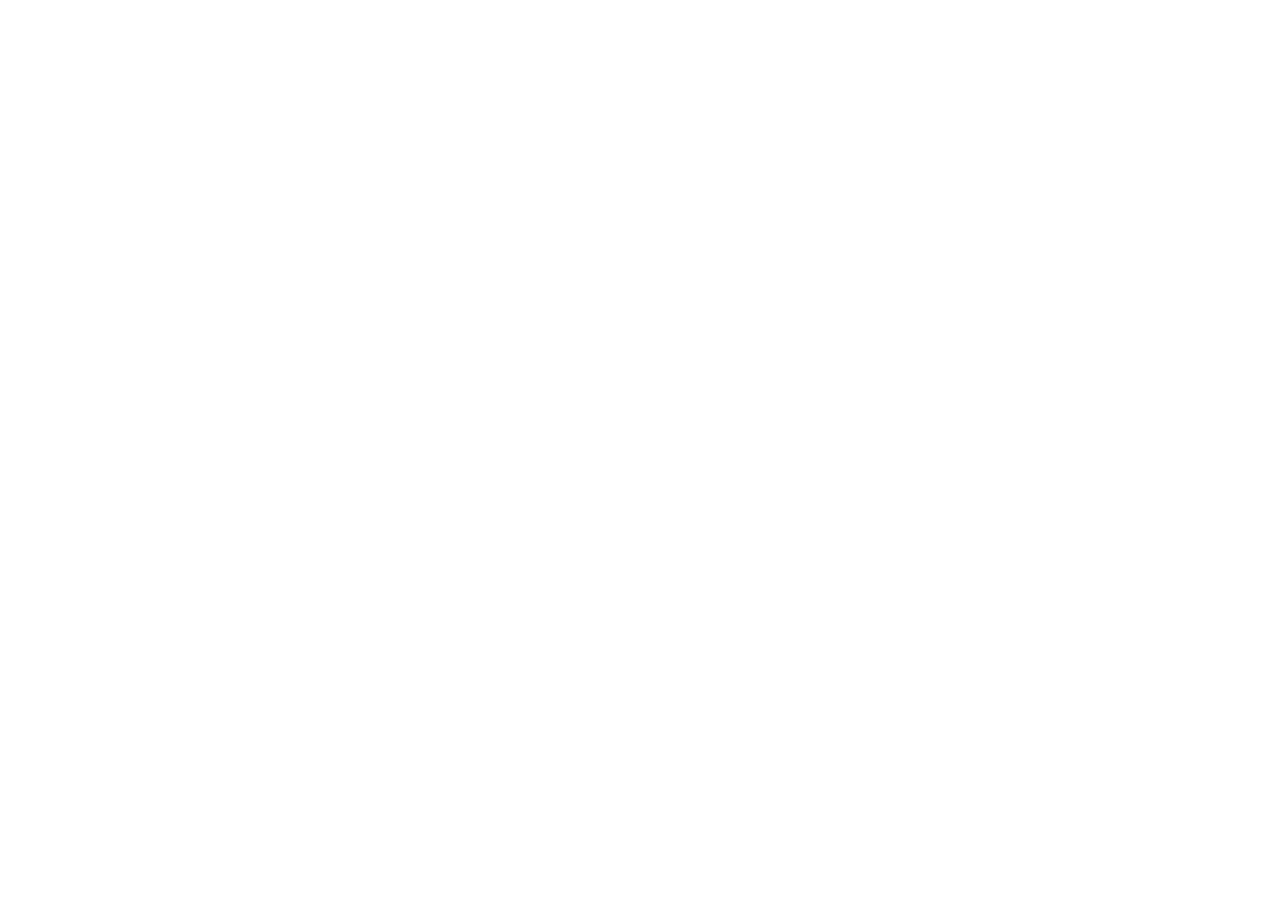
==== Coly-Mada-AfriTalent/index.html @ 450f51b8 "Init :création du depôt,arborescence des fichiers et structure HTMLde base" ====
<!DOCTYPE html>
<html lang="en">
<head>
    <meta charset="UTF-8">
    <meta name="viewport" content="width=device-width, initial-scale=1.0">
    <title>AfriTalent - Accueil</title>

    <!-- Bootstrap 5 via CDN : feuille de style -->
     <link href="https://cdn.jsdelivr.net/npm/bootstrap@5.3.0/dist/css/bootstrap.min.css" rel="stylesheet" >

     <!-- Votre feuille de style personnelle -->
      <link rel="stylesheet" href="css/style.css">
</head>
<body>

    <!-- Le contenu de la page sera ajoute ici -->

    <!-- Bootstrap 5 via CDN : csript JavaScript -->
     <script src="https://cdn.jsdelivr.net/npm/bootstrap@5.3.0/dist/js/bootstrap.bundle.min.js"></script>

     <!-- Votre script JavaScript -->
      <script src="js/main.js"></script>
    
</body>
</html>
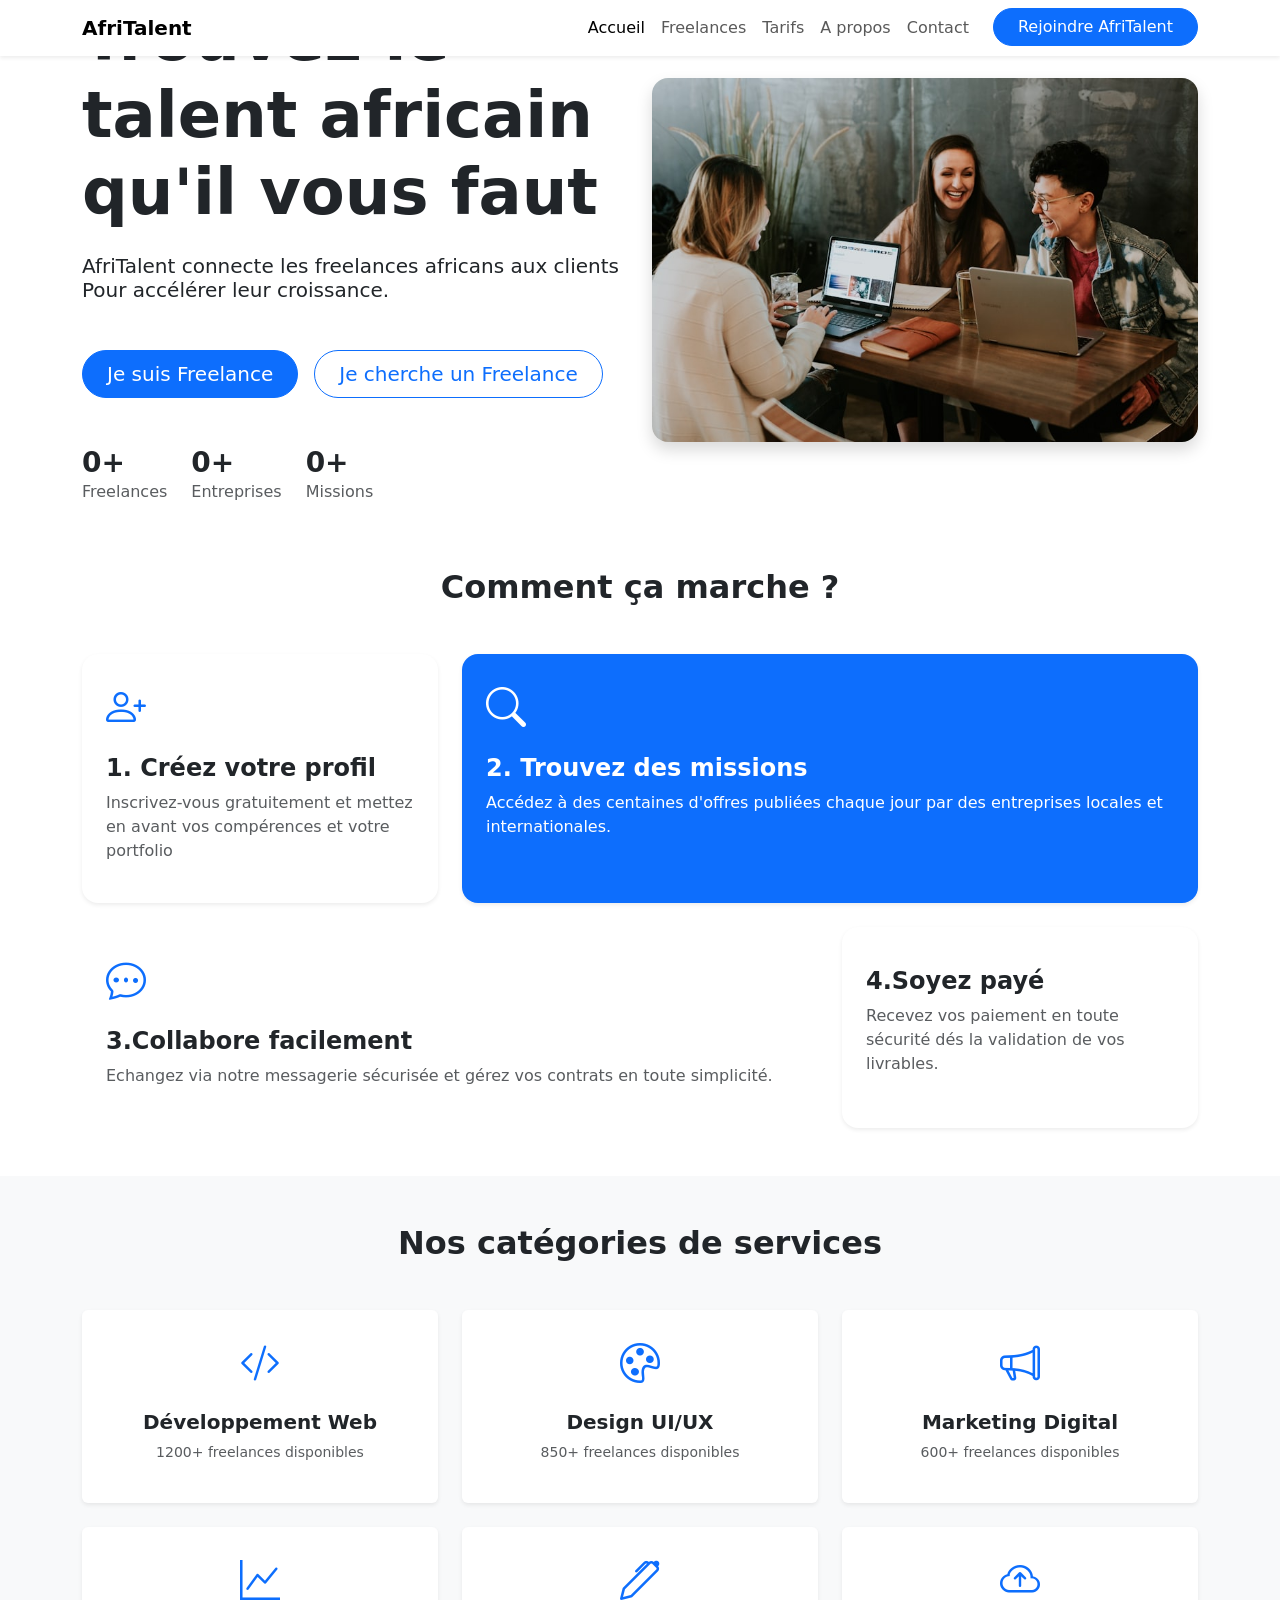
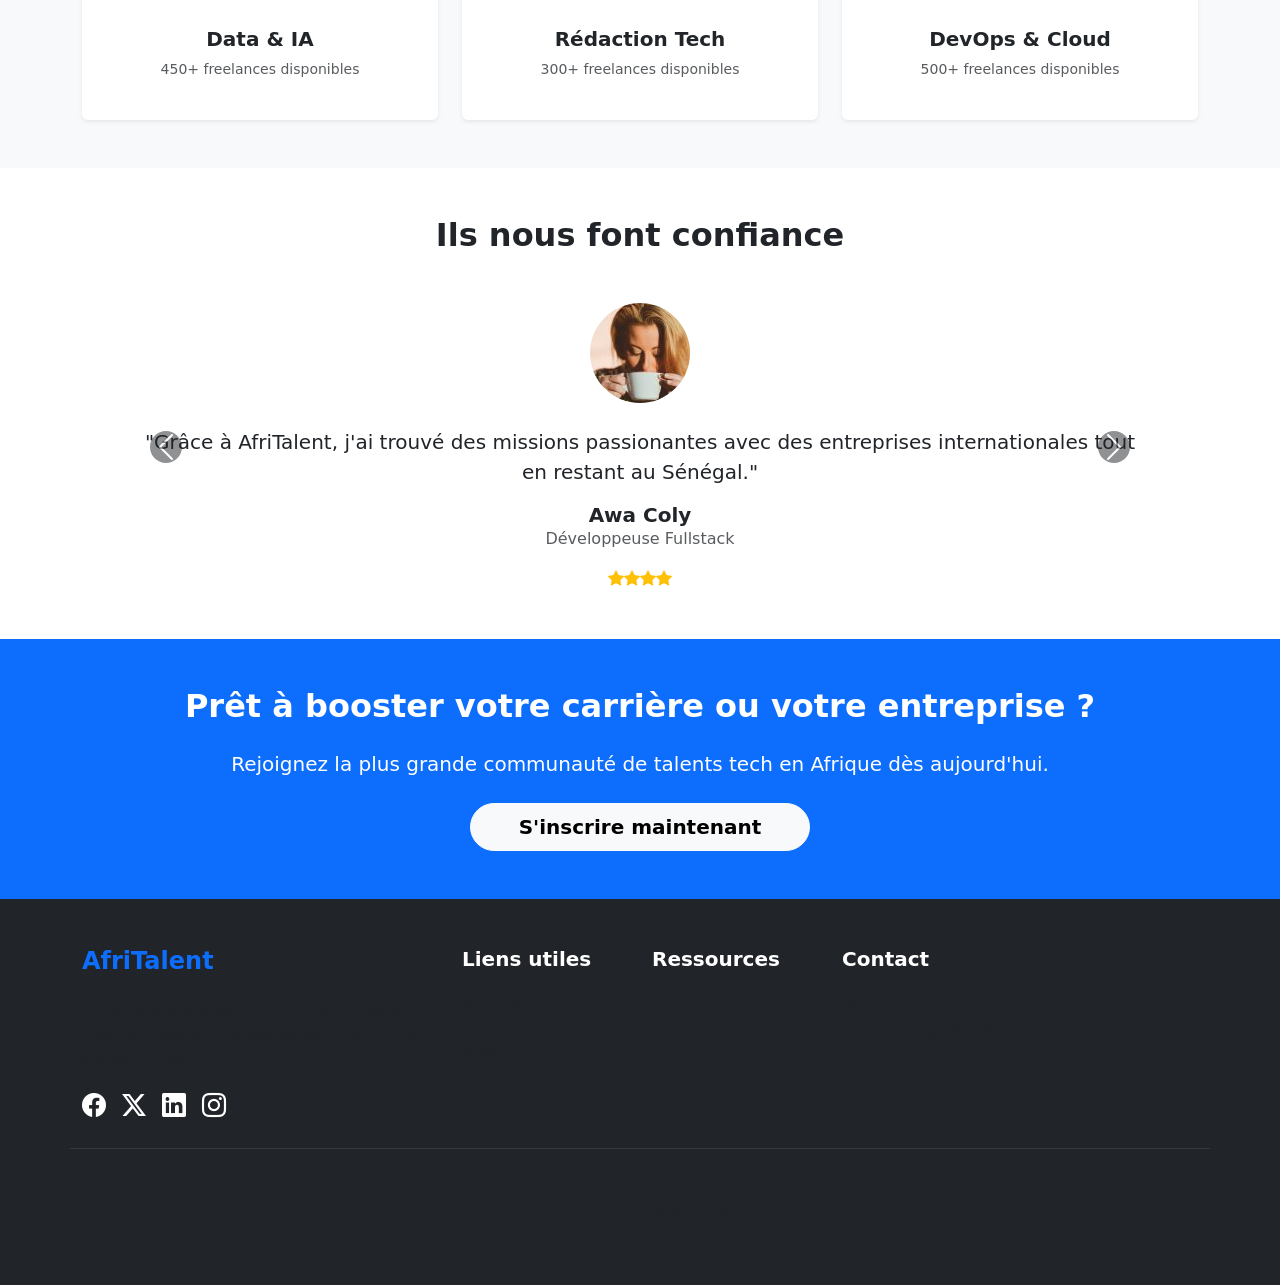
==== commit a9b51668: "structure complète des 5 pages avec sections et contenu texte" ====
--- a/Coly-Mada-AfriTalent/index.html
+++ b/Coly-Mada-AfriTalent/index.html
@@ -7,18 +7,273 @@
 
     <!-- Bootstrap 5 via CDN : feuille de style -->
      <link href="https://cdn.jsdelivr.net/npm/bootstrap@5.3.0/dist/css/bootstrap.min.css" rel="stylesheet" >
+     <link rel="stylesheet" href="https://cdn.jsdelivr.net/npm/bootstrap-icons@1.13.1/font/bootstrap-icons.min.css">
 
      <!-- Votre feuille de style personnelle -->
       <link rel="stylesheet" href="css/style.css">
 </head>
 <body>
 
-    <!-- Le contenu de la page sera ajoute ici -->
-
-    <!-- Bootstrap 5 via CDN : csript JavaScript -->
-     <script src="https://cdn.jsdelivr.net/npm/bootstrap@5.3.0/dist/js/bootstrap.bundle.min.js"></script>
-
-     <!-- Votre script JavaScript -->
+    <!-- HEADER/NAVBAR-->
+     <nav class="navbar navbar-expand-lg navbar-light bg-white fixed-top shadow-sm">
+        <div class="container">
+            <a class = "navbar-brand fw-bold" href="index.html">AfriTalent</a>
+              <button class="navbar-toggler" type="button"
+                   data-bs-toggle="collapse"
+                     data-bs-target="#navbarNav">
+                <span class="navbar-toggler-icon"></span>     
+
+            </button>
+            
+            <div class="collapse navbar-collapse" id="navbarNav">
+                <ul class="navbar-nav ms-auto">
+                    <li class="nav-item"><a class="nav-link active" href="index.html">Accueil</a></li>
+                    <li class="nav-item"><a class="nav-link" href="freelances.html">Freelances</a></li>
+                    <li class="nav-item"><a class="nav-link" href="tarifs.html">Tarifs</a></li>
+                    <li class="nav-item"><a class="nav-link" href="about.html">A propos</a></li>
+                    <li class="nav-item"><a class="nav-link" href="contact.html">Contact</a></li>
+                    <li class="nav-items ms-lg-3">
+                        <a class="btn btn-primary rounded-pill px-4" href="#">Rejoindre AfriTalent</a>
+                    </li>
+                    
+                </ul>
+                
+            </div>
+        </div>
+        
+    </nav>
+
+<main>
+
+ <!-- SECTION HERO -->
+
+        <section id="hero" py-5 bg-light>
+            
+            <div class="container">
+                <div class="row align-items-center">
+                    <div class="col-lg-6">
+                        <h1 class="display-3 fw-bold mb-4">Trouvez le talent africain qu'il vous faut</h1>
+                        <h2 class="lead mb-5">AfriTalent connecte les freelances africans aux clients Pour accélérer leur croissance.</h2>
+                    
+                        <div class="d-flex gap-3">
+                            <a href="freelances.html" class="btn btn-primary btn-lg px-4 rounded-pill">Je suis Freelance</a>
+                            <a href="contact.html" class="btn btn-outline-primary btn-lg px-4 rounded-pill">Je cherche un Freelance</a>
+                        
+                        </div>
+                        <div class="mt-5 d-flex gap-4">
+                            <div>
+                                <h3 class="fw-bold mb-0"><span class="counter" data-target="2500">0</span>+</h3>
+                                <p class="text-muted">Freelances</p>
+                            </div>
+                            <div>
+                                <h3 class="fw-bold mb-0"><span class="counter" data-target="800">0</span>+</h3>
+                                <p class="text-muted">Entreprises</p>
+                            </div>
+                            <div>
+                                <h3 class="fw-bold mb-0"><span class="counter" data-target="12000">0</span>+</h3>
+                                <p class="text-muted">Missions</p>
+                            </div>   
+                        </div>
+                    </div>
+                    <div class="col-lg-6 d-one-d-lg-block">
+                        <img src="images/CollaborationTech.jpg" alt="Collaboration Tech" class="img-fluid rounded-4 shadow">
+                    </div>   
+                </div>
+            </div>  
+        </section>  
+
+ <!-- SECTION COMMENT CA MARCHE -->
+ <section class="py-5">
+    <div class="container">
+        <h2 class="text-center fw-bold mb-5">Comment ça marche ?</h2>
+        <div class="row g-4">
+            <div class="col-md-6 col-lg-4">
+                <div class="card h-100 border-0 shadow-sm p-4 rounded-4">
+                    <div class="mb-3 text-primary fs-1"><i class="bi bi-person-plus"></i></div>
+                    <h4 class="fw-bold">1. Créez votre profil</h4>
+                    <p class="text-muted">Inscrivez-vous gratuitement et mettez en avant vos compérences et votre portfolio</p>
+                </div>
+            </div>
+            <div class="col-md-6 col-lg-8">
+                <div class="card h-100 border-0 shadow-sm p-4 rounded-4 bg-primary text-white">
+                    <div class="mb-3 fs-1"><i class="bi bi-search"></i></div>
+                    <h4 class="fw-bold">2. Trouvez des missions</h4>
+                    <p>Accédez à des centaines d'offres publiées chaque jour par des entreprises locales et internationales.</p>
+                </div>
+            </div>
+            <div class="col-md-6 col-lg-8">
+                <div class="card h-100 border-0 sadow-sm p-4 rounded-4">
+                    <div class="mb-3 text-primary fs-1"><i class="bi bi-chat-dots"></i></div>
+                    <h4 class="fw-bold">3.Collabore facilement</h4>
+                    <p class="text-muted">Echangez via notre messagerie sécurisée et gérez vos contrats en toute simplicité.</p>
+                </div>
+            </div>
+            <div class="col-md-6 col-lg-4">
+                <div class="card h-100 border-0 shadow-sm p-4 rounded-4">
+                    <div class="mb-3 text-primary fs-1"><i class="bi i-shield-check"></i></div>
+                    <h4 class="fw-bold">4.Soyez payé</h4>
+                    <p class="text-muted">Recevez vos paiement en toute sécurité dés la validation de vos livrables.</p>
+                </div>
+            </div>
+        </div>
+    </div>
+ </section>
+
+ <!-- SECTION CATEGORIES DE SERVICES -->
+
+
+ <section class="py-5 bg-light">
+    <div class="container">
+        <h2 class="text-center fw-bold mb-5">Nos catégories de services</h2>
+        <div class="row g-4">
+            <!--Catégorie 1  -->
+            <div class="col-md-4">
+                <div class="card border-0 shadow-sm text-center p-4 h-100 category-card">
+                    <div class="fs-1 mb-3 text-primary"><i class="bi bi-code-slash"></i></div>
+                    <h5 class="fw-bold">Développement Web</h5>
+                    <p class="text-muted small">1200+ freelances disponibles</p>
+                </div>
+            </div> 
+            <!--Catégorie 2  -->
+            <div class="col-md-4">
+                <div class="card border-0 shadow-sm text-center p-4 h-100 category-card">
+                    <div class="fs-1 mb-3 text-primary"><i class="bi bi-palette"></i></div>
+                    <h5 class="fw-bold">Design UI/UX</h5>
+                    <p class="text-muted small">850+ freelances disponibles</p>
+                </div>
+            </div> 
+            <!--Catégorie 3  -->
+            <div class="col-md-4">
+                <div class="card border-0 shadow-sm text-center p-4 h-100 category-card">
+                    <div class="fs-1 mb-3 text-primary"><i class="bi bi-megaphone"></i></div>
+                    <h5 class="fw-bold">Marketing Digital</h5>
+                    <p class="text-muted small">600+ freelances disponibles</p>
+                </div>
+            </div> 
+            <!--Catégorie 4  -->
+            <div class="col-md-4">
+                <div class="card border-0 shadow-sm text-center p-4 h-100 category-card">
+                    <div class="fs-1 mb-3 text-primary"><i class="bi bi-graph-up"></i></div>
+                    <h5 class="fw-bold">Data & IA</h5>
+                    <p class="text-muted small">450+ freelances disponibles</p>
+                </div>
+            </div> 
+            <!--Catégorie 5  -->
+            <div class="col-md-4">
+                <div class="card border-0 shadow-sm text-center p-4 h-100 category-card">
+                    <div class="fs-1 mb-3 text-primary"><i class="bi bi-pen"></i></div>
+                    <h5 class="fw-bold">Rédaction Tech</h5>
+                    <p class="text-muted small">300+ freelances disponibles</p>
+                </div>
+            </div> 
+            <!--Catégorie 6  -->
+            <div class="col-md-4">
+                <div class="card border-0 shadow-sm text-center p-4 h-100 category-card">
+                    <div class="fs-1 mb-3 text-primary"><i class="bi bi-cloud-arrow-up"></i></div>
+                    <h5 class="fw-bold">DevOps & Cloud</h5>
+                    <p class="text-muted small">500+ freelances disponibles</p>
+                </div>
+            </div> 
+        </div>        
+    </div>
+ </section>
+<!-- SECTION TEMOIGNAGES -->
+  <section class="py-5">
+    <div class="container">
+        <h2 class="text-center fw-bold mb-5">Ils nous font confiance</h2>
+        <div id="testimonialCarousel" class="carousel slide" data-bd-ride="carousel">
+            <div class="carousel-inner">
+                <div class="carousel-item active">
+                    <div class="text-center px-5">
+                        <img src="images/Témoin1.jpg" class="rounded-circle mb-4" alt="User">
+                        <p class="lead italic">"Grâce à AfriTalent, j'ai trouvé des missions passionantes avec des entreprises internationales tout en restant au Sénégal."</p>
+                        <h5 class="fw-bold mb-0">Awa Coly</h5>
+                        <p class="text-muted">Développeuse Fullstack</p>
+                        <div class="text-warning"><i class="bi i-star-fill"></i><i class="bi bi-star-fill"></i><i class="bi bi-star-fill"></i><i class="bi bi-star-fill"></i><i class="bi bi-star-fill"></i>
+                        </div>
+                    </div>
+                </div>
+                <div class="carousel-item">
+                <div class="text-center px-5">
+                    <img src="images/Témoin2.jpg" class="rounded-circle mb-4" alt="User">
+                    <p class="lead italic">"La qualité des talents sur cette plateforme est exceptionnlle. Nous avons recruté notre designer UI/UX en moins d'une semaine."</p>
+                    <h5 class="fw-bold mb-0">Mouhamed Coly</h5>
+                    <p class="text-muted">CEO de TechAfrica</p>
+                    <div class="text-warning"><i class="bi i-star-fill"></i><i class="bi bi-star-fill"></i><i class="bi bi-star-fill"></i><i class="bi bi-star-fill"></i><i class="bi bi-star-fill"></i>
+                    </div>
+                    
+                </div>
+            </div>
+
+            </div>
+            
+            <button class="carousel-control-prev" type="button" data-bs-target="#testimonialCarousel" data-bs-slide="prev">
+                    <span class="carousel-control-prev-icon bg-dark rounded-circle" aria-hidden="true"></span>
+            </button>
+            <button class="carousel-control-next" type="button" data-bs-target="#testimonialCarousel" data-bs-slide="next">
+                    <span class="carousel-control-next-icon bg-dark rounded-circle" aria-hidden="true"></span>
+            </button>
+        </div> 
+    </div>
+   
+  </section> 
+
+  <!-- SECTION CTA -->
+   <section class="py-5 bg-primary text-white text-center">
+    <div class="container">
+        <h2 class="fw-bold mb-4">Prêt à booster votre carrière ou votre entreprise ?</h2>
+        <p class="lead mb-4">Rejoignez la plus grande communauté de talents tech en Afrique dès aujourd'hui.</p>
+        <a href="#" class="btn btn-light btn-lg px-5 rounded-pill fw-bold">S'inscrire maintenant</a>
+    </div>
+   </section>
+</main>         
+       
+<!-- FOOTER -->
+    <footer class="bg-dark text-white py-5">
+        <div class="container">
+            <div class="row g-4">
+                <div class="col lg-4">
+                    <h4 class="fw-bold text-primary mb-4">AfriTalent</h4>
+                    <p class="text-muted">La plateforme leader pour le freelancing tech en Afrique. Connecter les talents aux opportunités.</p>
+                    <div class="d-flex gap-3 fs-4">
+                        <a href="#" class="text-white"><i class="bi bi-facebook"></i></a><a href="#" class="text-white"><i class="bi bi-twitter-x"></i></a>
+                        <a href="#" class="text-white"><i class="bi bi-linkedin"></i></a><a href="#" class="text-white"><i class="bi bi-instagram"></i></a>
+                    </div>
+                </div>
+                <div class="col-lg-2">
+                    <h5 class="fw-bold mb-4">Liens utiles</h5>
+                    <ul class="list-unstyled">
+                        <li><a href="index.html" class="text-muted text-decoration-none">Accueil</a></li>
+                        <li><a href="freelances.html" class="text-muted text-decoration-none">Freelances</a></li>
+                        <li><a href="tarifs.html" class="text-muted text-decoration-none">Tarifs</a></li>
+                    </ul>
+                </div>
+                <div class="col-lg-2">
+                    <h5 class="fw-bold mb-4">Ressources</h5>
+                    <ul class="list-unstyled">
+                        <li><a href="about.html" class="text-muted text-decoration-none">A propos</a></li>
+                    </ul>    
+                </div>
+            <div class="col-lg-4">
+                <h5 class="fw-bold mb-4">Contact</h5>
+                <ul class="list-unstyled text-muted">
+                    <li><i class="bi bi-geo-alt me-2"></i>Dakar, Sénéngal</li>
+                    <li><i class="bi bi-envelope me-2"></i>contact@afritalent.com</li>
+                    <li><i class="bi bi-telephone me-2"></i> +221 77 000 00 00 </li>
+                </ul>
+            </div>
+            <hr class="my-4 border-secondary">
+            <div class="text-center text-muted">
+                <p>&copy; <span id="current-year"></span> AfriTalent. Tout droits réservés.</p>
+            </div>
+        </div>
+        
+    </footer>
+
+    <!-- Bootstrap 5 via CDN : sript JavaScript -->
+    <script src="https://cdn.jsdelivr.net/npm/bootstrap@5.3.0/dist/js/bootstrap.bundle.min.js"></script>
+
+    <!-- Votre script JavaScript -->
       <script src="js/main.js"></script>
     
 </body>
--- a/Coly-Mada-AfriTalent/css/style.css
+++ b/Coly-Mada-AfriTalent/css/style.css
@@ -0,0 +1,35 @@
+/* .fixed-top{
+    transition: background-color 0.4s ease;
+}
+
+.fixed-top.scrolled { */
+    /* background-color: rgba(254, 254, 254, 0.63); /*pour fond semi-trasparant*/
+    /* box-shadow: 0 4px 8px rgba(70, 68, 68, 0.479);
+}  */ */
+
+/* .how-it-works{
+    padding: 80px 0;
+    background: #f9fafb;
+}
+.section-title{
+    text-align: center;
+    font-size: 2rem;
+    margin-bottom: 50px;
+    font-weight: bold;
+}
+/* POUR LES GRIDS */
+/* .bento-grid{
+    display: grid;
+    grid-template-columns: repeat(3, fr);
+    grid-auto-rows: 180px;
+    gap: 20px;
+} */
+/* POUR LES CARTES */
+/* .card{
+    background: #fff;
+    padding: 20px;
+    border-radius: 15px;
+    box-shadow: 0 10px 25px rgba(0, 0, 0, 0.5);
+    position: relative;
+    transition: transform 0.3s ease, box-shadow 0.3s ease;
+} */ 
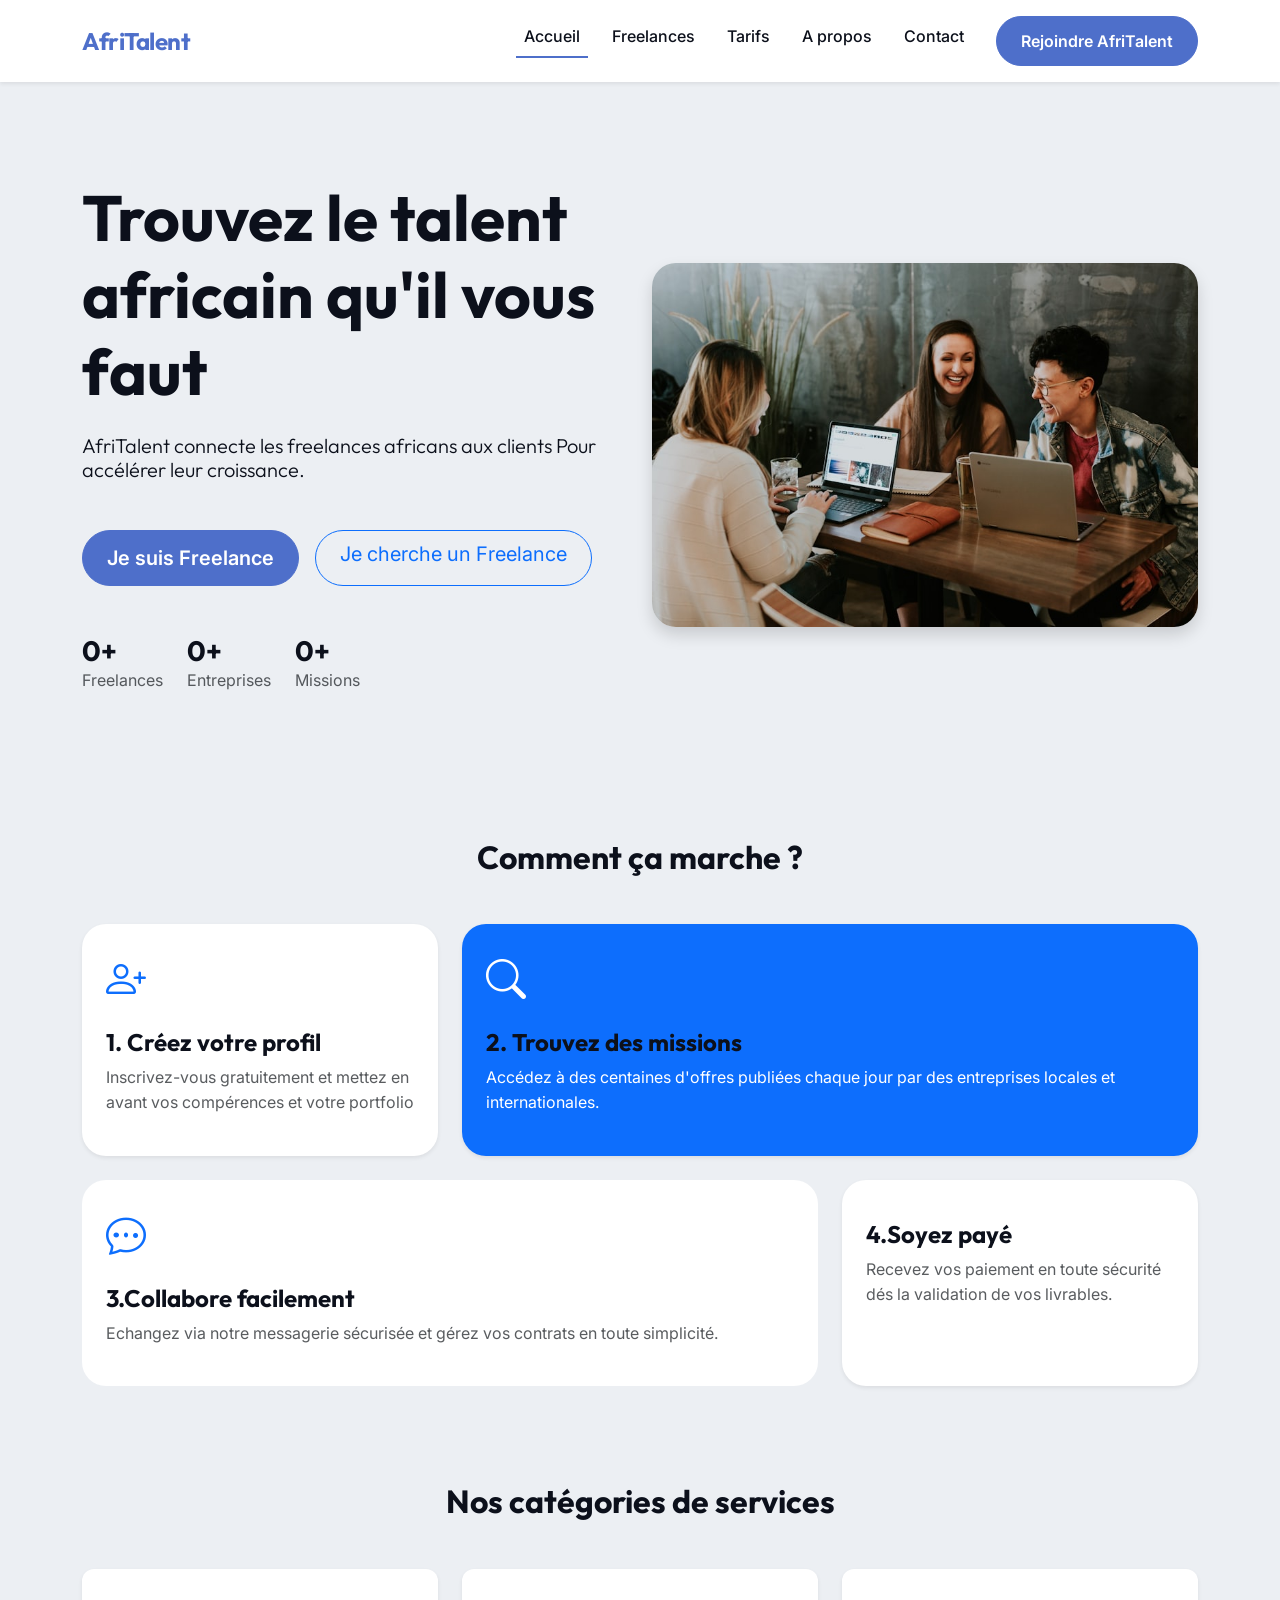
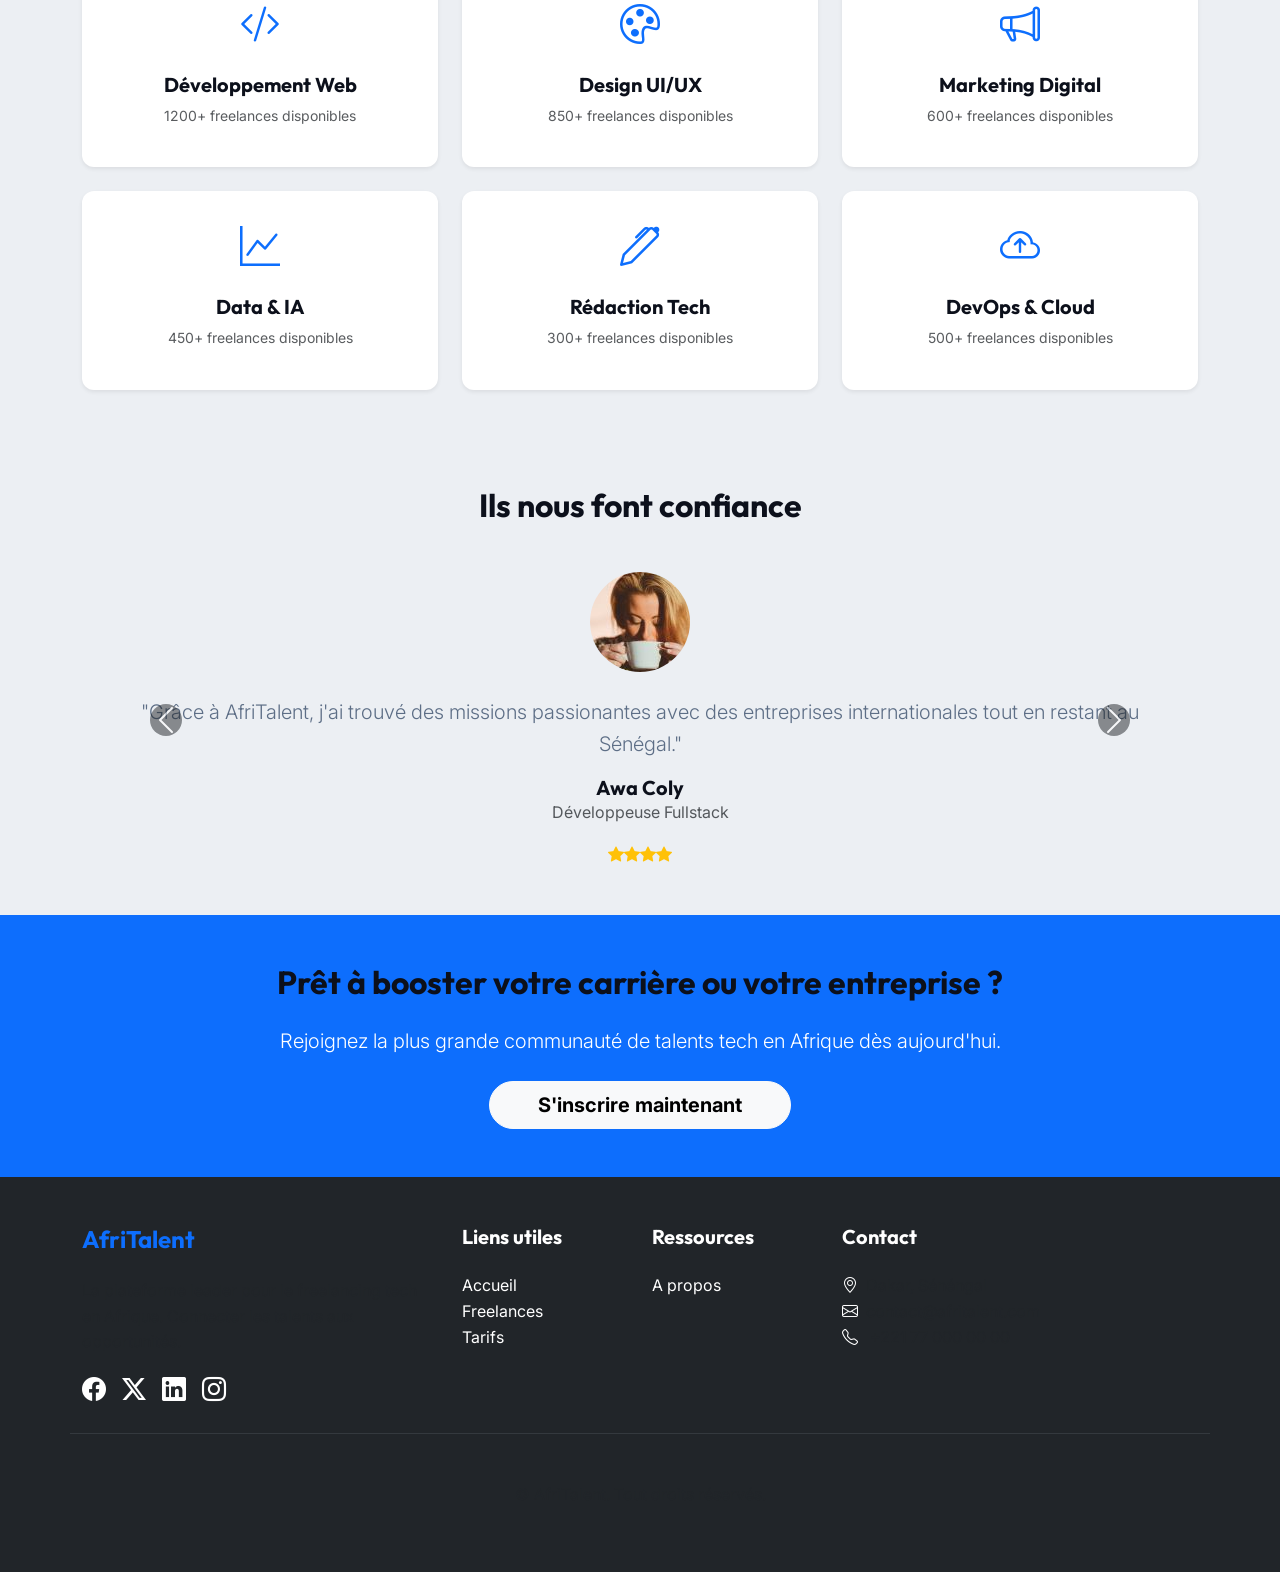
==== commit 63b7841f: "CSS : variablestypographie, layout générl et style de base" ====
--- a/Coly-Mada-AfriTalent/index.html
+++ b/Coly-Mada-AfriTalent/index.html
@@ -8,6 +8,7 @@
     <!-- Bootstrap 5 via CDN : feuille de style -->
      <link href="https://cdn.jsdelivr.net/npm/bootstrap@5.3.0/dist/css/bootstrap.min.css" rel="stylesheet" >
      <link rel="stylesheet" href="https://cdn.jsdelivr.net/npm/bootstrap-icons@1.13.1/font/bootstrap-icons.min.css">
+     <link href="https://fonts.googleapis.com/css2?family=Inter:wght@400;700&family=Outfit:wght@500;800&display=swap" rel="stylesheet">
 
      <!-- Votre feuille de style personnelle -->
       <link rel="stylesheet" href="css/style.css">
@@ -241,25 +242,25 @@
                     </div>
                 </div>
                 <div class="col-lg-2">
-                    <h5 class="fw-bold mb-4">Liens utiles</h5>
+                    <h5 class="fw-bold text-white mb-4">Liens utiles</h5>
                     <ul class="list-unstyled">
-                        <li><a href="index.html" class="text-muted text-decoration-none">Accueil</a></li>
-                        <li><a href="freelances.html" class="text-muted text-decoration-none">Freelances</a></li>
-                        <li><a href="tarifs.html" class="text-muted text-decoration-none">Tarifs</a></li>
+                        <li><a href="index.html" class="text-white text-decoration-none">Accueil</a></li>
+                        <li><a href="freelances.html" class="text-white text-decoration-none">Freelances</a></li>
+                        <li><a href="tarifs.html" class="text-white text-decoration-none">Tarifs</a></li>
                     </ul>
                 </div>
                 <div class="col-lg-2">
-                    <h5 class="fw-bold mb-4">Ressources</h5>
+                    <h5 class="fw-bold text-white mb-4">Ressources</h5>
                     <ul class="list-unstyled">
-                        <li><a href="about.html" class="text-muted text-decoration-none">A propos</a></li>
+                        <li><a href="about.html" class="text-white text-decoration-none">A propos</a></li>
                     </ul>    
                 </div>
             <div class="col-lg-4">
-                <h5 class="fw-bold mb-4">Contact</h5>
+                <h5 class="fw-bold text-white mb-4">Contact</h5>
                 <ul class="list-unstyled text-muted">
-                    <li><i class="bi bi-geo-alt me-2"></i>Dakar, Sénéngal</li>
-                    <li><i class="bi bi-envelope me-2"></i>contact@afritalent.com</li>
-                    <li><i class="bi bi-telephone me-2"></i> +221 77 000 00 00 </li>
+                    <li><i class="bi bi-geo-alt text-white me-2"></i>Dakar, Sénéngal</li>
+                    <li><i class="bi bi-envelope text-white me-2"></i>contact@afritalent.com</li>
+                    <li><i class="bi bi-telephone text-white me-2"></i> +221 77 000 00 00 </li>
                 </ul>
             </div>
             <hr class="my-4 border-secondary">
--- a/Coly-Mada-AfriTalent/css/style.css
+++ b/Coly-Mada-AfriTalent/css/style.css
@@ -1,35 +1,137 @@
-/* .fixed-top{
-    transition: background-color 0.4s ease;
+/* VARIABLES CSS  */
+:root {
+    /* Couleurs */
+    --primary-color: #4e6fca;       
+    --primary-hover: #142c5e;
+    --secondary-color: #0c101b;     
+    --accent-color: #f59e0b;        
+    --text-main: #5d6e86;           
+    --text-muted: #1c4b8d;
+    --bg-light: #eceff3;
+    --white: #ffffff;
+    
+    /* Typographie */
+    --font-main: 'Inter', sans-serif;
+    --font-heading: 'Outfit', sans-serif; 
+    
+    /* Espacements et Bordures */
+    --section-padding: 5rem 0;
+    --border-radius-lg: 1.5rem;
+    --border-radius-md: 0.75rem;
+    --transition-smooth: all 0.3s ease;
+    --shadow-sm: 0 4px 6px -1px rgba(0, 0, 0, 0.1);
+    --shadow-md: 0 10px 15px -3px rgba(0, 0, 0, 0.1);
 }
 
-.fixed-top.scrolled { */
-    /* background-color: rgba(254, 254, 254, 0.63); /*pour fond semi-trasparant*/
-    /* box-shadow: 0 4px 8px rgba(70, 68, 68, 0.479);
-}  */ */
+/* RESET ET STYLES DE BASE */
+* {
+    margin: 0;
+    padding: 0;
+    box-sizing: border-box;
+}
 
-/* .how-it-works{
-    padding: 80px 0;
-    background: #f9fafb;
+body {
+    font-family: var(--font-main);
+    color: var(--text-main);
+    background-color: var(--bg-light);
+    line-height: 1.6;
+    overflow-x: hidden;
 }
-.section-title{
-    text-align: center;
-    font-size: 2rem;
-    margin-bottom: 50px;
-    font-weight: bold;
+
+h1, h2, h3, h4, h5, h6 {
+    font-family: var(--font-heading);
+    color: var(--secondary-color);
+    font-weight: 800;
 }
-/* POUR LES GRIDS */
-/* .bento-grid{
-    display: grid;
-    grid-template-columns: repeat(3, fr);
-    grid-auto-rows: 180px;
-    gap: 20px;
-} */
-/* POUR LES CARTES */
-/* .card{
-    background: #fff;
-    padding: 20px;
-    border-radius: 15px;
-    box-shadow: 0 10px 25px rgba(0, 0, 0, 0.5);
+
+a {
+    transition: var(--transition-smooth);
+    text-decoration: none;
+}
+
+/* NAVBAR STYLISÉE */
+.navbar {
+    transition: var(--transition-smooth);
+    padding: 1rem 0;
+}
+
+.navbar-brand {
+    font-family: var(--font-heading);
+    font-weight: 800;
+    font-size: 1.5rem;
+    color: var(--primary-color) !important;
+    letter-spacing: -0.5px;
+}
+
+.nav-link {
+    font-weight: 500;
+    color: var(--secondary-color) !important;
+    margin: 0 0.5rem;
     position: relative;
-    transition: transform 0.3s ease, box-shadow 0.3s ease;
-} */ +}
+
+.nav-link:after {
+    content: '';
+    position: absolute;
+    width: 0;
+    height: 2px;
+    bottom: 0;
+    left: 0;
+    background-color: var(--primary-color);
+    transition: var(--transition-smooth);
+}
+
+.nav-link:hover:after,
+.nav-link.active:after {
+    width: 100%;
+}
+
+.btn-primary {
+    background-color: var(--primary-color);
+    border-color: var(--primary-color);
+    font-weight: 600;
+    padding: 0.75rem 1.5rem;
+    border-radius: var(--border-radius-md);
+}
+
+.btn-primary:hover {
+    background-color: var(--primary-hover);
+    transform: translateY(-2px);
+    box-shadow: var(--shadow-md);
+}
+
+/* LAYOUT GÉNÉRAL */
+section {
+    padding: var(--section-padding);
+}
+main {
+    padding-top: 100px;
+}
+
+.card {
+    border-radius: var(--border-radius-md);
+    transition: var(--transition-smooth);
+}
+
+.card:hover {
+    transform: translateY(-5px);
+    box-shadow: var(--shadow-md) !important;
+}
+.contact-form {
+    background: var(--white);
+    padding: 2rem;
+    border-radius: var(--border-radius-lg);
+    box-shadow: var(--shadow-sm);
+}
+
+/* UTILITAIRES */
+.rounded-4 {
+    border-radius: var(--border-radius-lg) !important;
+}
+
+.bg-light {
+    background-color: var(--bg-light) !important;
+}
+
+
+
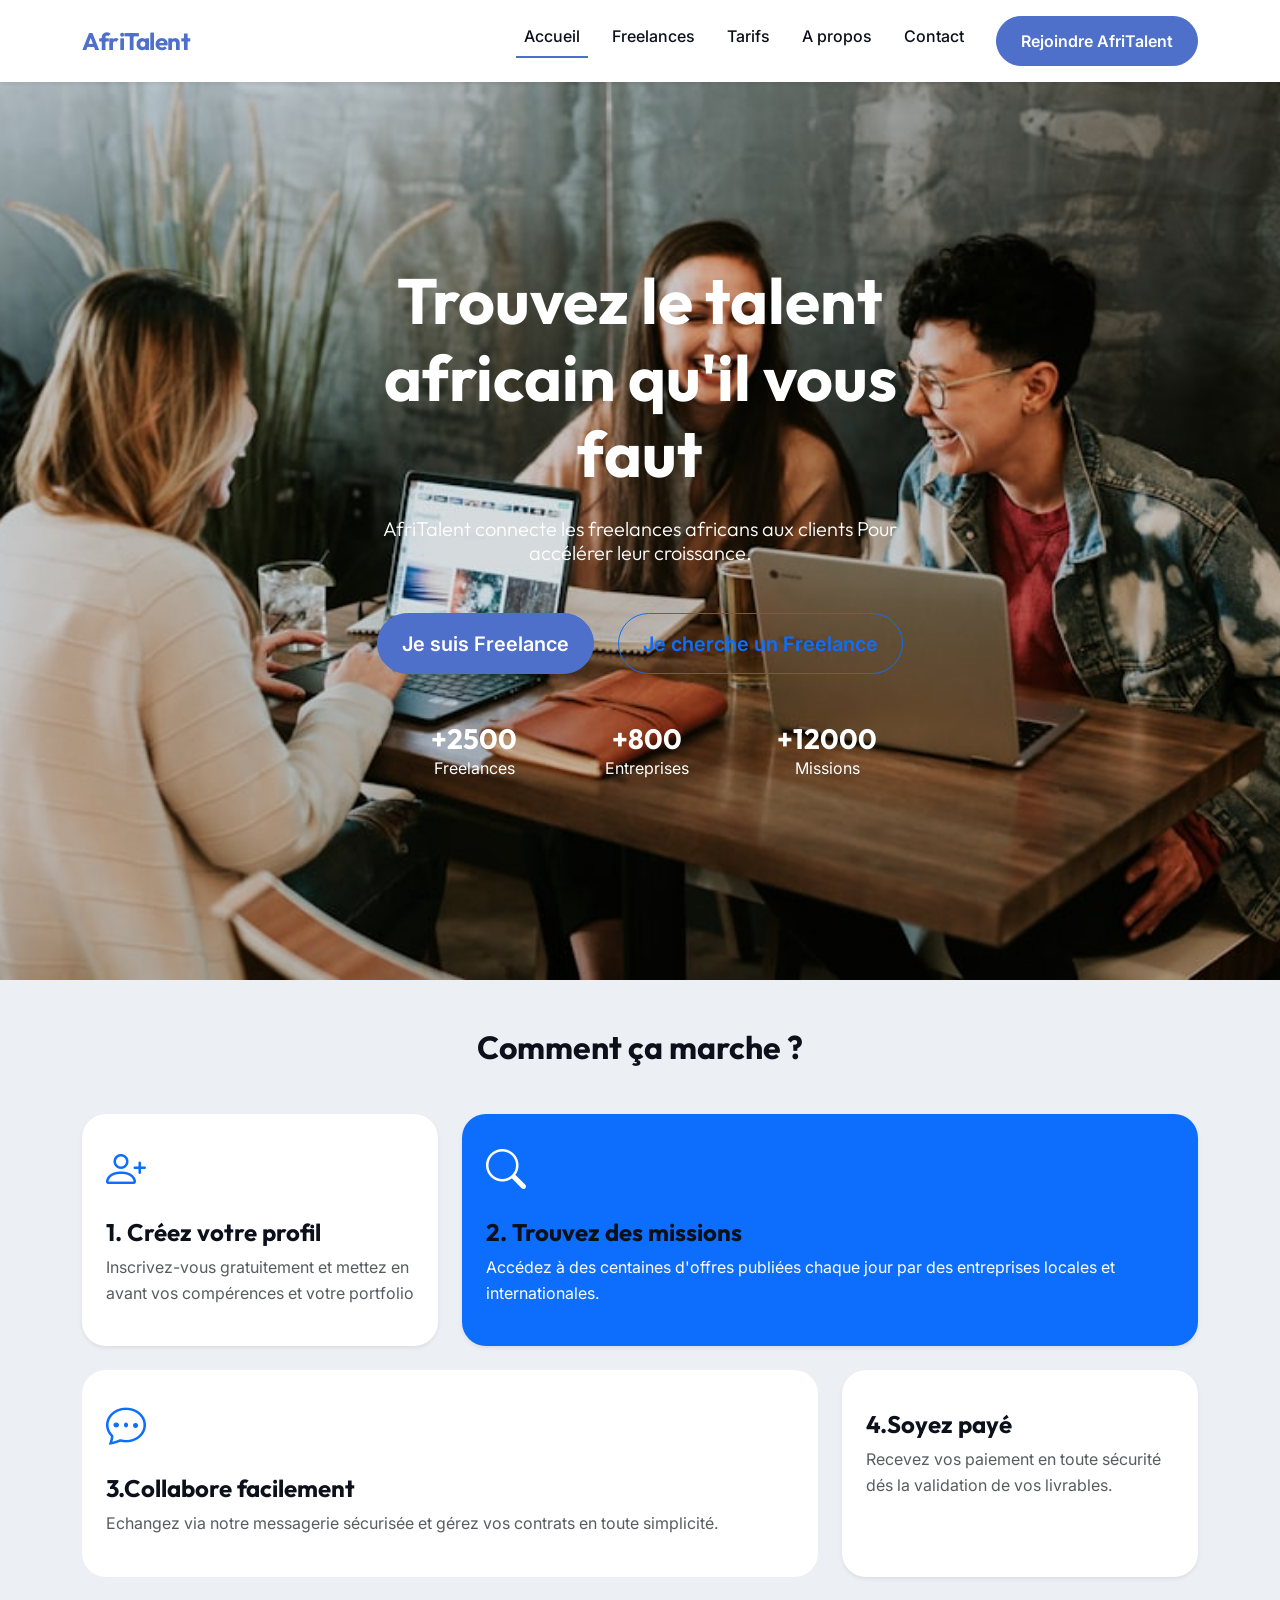
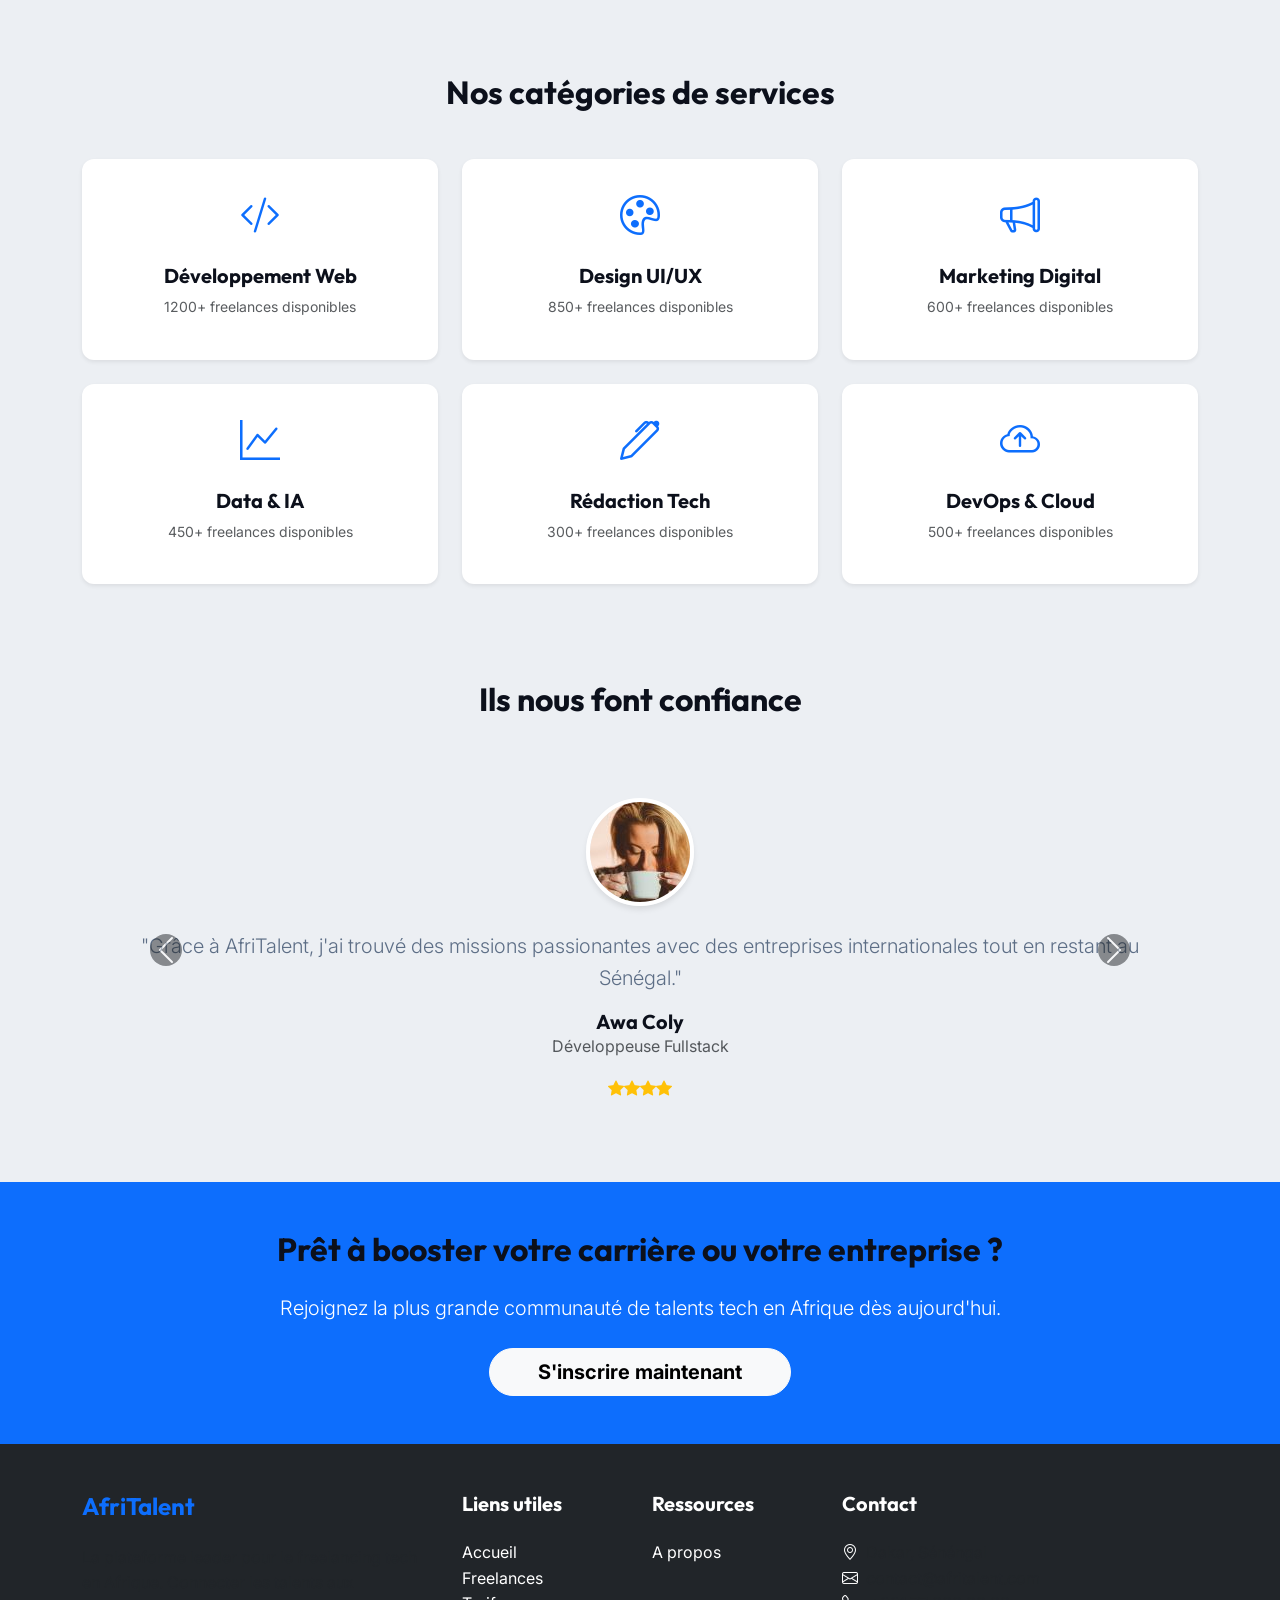
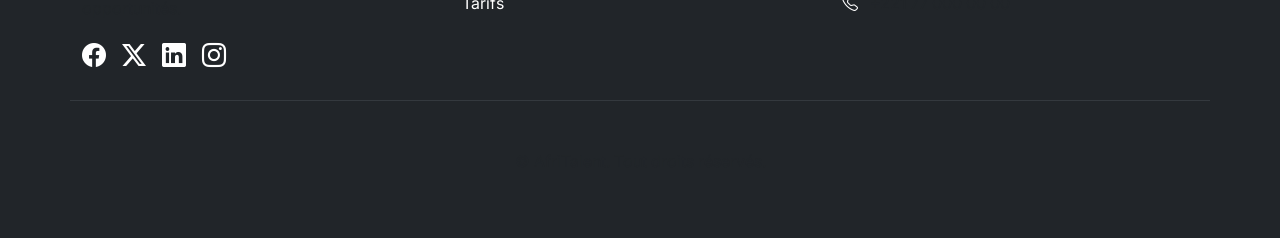
==== commit 9aa68262: "CSS :Bento Grid, section hero et catégories, effets hover" ====
--- a/Coly-Mada-AfriTalent/index.html
+++ b/Coly-Mada-AfriTalent/index.html
@@ -48,37 +48,37 @@
 
  <!-- SECTION HERO -->
 
-        <section id="hero" py-5 bg-light>
+        <section id="hero" class="py-5 bg-light">
             
             <div class="container">
                 <div class="row align-items-center">
                     <div class="col-lg-6">
-                        <h1 class="display-3 fw-bold mb-4">Trouvez le talent africain qu'il vous faut</h1>
-                        <h2 class="lead mb-5">AfriTalent connecte les freelances africans aux clients Pour accélérer leur croissance.</h2>
+                        <h1 class="display-3 fw-bold text-white mb-4">Trouvez le talent africain qu'il vous faut</h1>
+                        <h2 class="lead text-white mb-5">AfriTalent connecte les freelances africans aux clients Pour accélérer leur croissance.</h2>
                     
-                        <div class="d-flex gap-3">
+                        <div class="d-flex gap-4 justify-content-center flex-wrap">
                             <a href="freelances.html" class="btn btn-primary btn-lg px-4 rounded-pill">Je suis Freelance</a>
                             <a href="contact.html" class="btn btn-outline-primary btn-lg px-4 rounded-pill">Je cherche un Freelance</a>
                         
                         </div>
                         <div class="mt-5 d-flex gap-4">
                             <div>
-                                <h3 class="fw-bold mb-0"><span class="counter" data-target="2500">0</span>+</h3>
-                                <p class="text-muted">Freelances</p>
+                                <h3 class="fw-bold text-white mb-0"><span class="counter" data-target="2500">+</span>2500</h3>
+                                <p class="text-white">Freelances</p>
                             </div>
                             <div>
-                                <h3 class="fw-bold mb-0"><span class="counter" data-target="800">0</span>+</h3>
-                                <p class="text-muted">Entreprises</p>
+                                <h3 class="fw-bold text-white mb-0"><span class="counter" data-target="800">+</span>800</h3>
+                                <p class="text-white">Entreprises</p>
                             </div>
                             <div>
-                                <h3 class="fw-bold mb-0"><span class="counter" data-target="12000">0</span>+</h3>
-                                <p class="text-muted">Missions</p>
+                                <h3 class="fw-bold text-white mb-0"><span class="counter" data-target="12000">+</span>12000</h3>
+                                <p class="text-white">Missions</p>
                             </div>   
                         </div>
                     </div>
-                    <div class="col-lg-6 d-one-d-lg-block">
-                        <img src="images/CollaborationTech.jpg" alt="Collaboration Tech" class="img-fluid rounded-4 shadow">
-                    </div>   
+                    <!-- <div class="col-lg-6 d-none d-lg-block">
+                        <img src="images/CollaborationTech.jpg" alt="Collaboration Tech" class="hero-img img-fluid rounded-4 shadow">
+                    </div>    -->
                 </div>
             </div>  
         </section>  
--- a/Coly-Mada-AfriTalent/css/style.css
+++ b/Coly-Mada-AfriTalent/css/style.css
@@ -105,7 +105,7 @@
     padding: var(--section-padding);
 }
 main {
-    padding-top: 100px;
+    padding-top: 80px;
 }
 
 .card {
@@ -135,3 +135,114 @@
 
 
 
+/* SECTION HERO */
+#hero {
+    min-height: 100vh;
+
+    background-image: url('../images/CollaborationTech.jpg');
+    background-size: cover;
+    background-position: center;
+    background-repeat: no-repeat;
+    display: flex;
+    align-items: center;
+    position: relative;
+    
+    
+    
+}
+#hero a {
+    justify-content: space-between;
+    justify-content: space-evenly;
+    padding-left: 5rem;
+    justify-content: space-evenly;
+}
+
+.hero h1 {
+    line-height: 1.1;
+    letter-spacing: -2px;
+    font-size: 4rem;
+    font-weight: 800;
+    color: white;
+    
+
+}
+#hero h3 {
+    justify-content: space-between;
+    justify-content: space-evenly;
+    padding-left: 4rem;
+    justify-content: space-around;
+    justify-content: center;
+    
+    
+}
+#hero p {
+    justify-content: space-evenly;
+    padding-left: 4rem;
+
+}
+#hero .btn {
+    padding: 0.9rem 2rem;
+    font-weight: 600;
+    border-radius: 50px;
+}
+#hero .row {
+    justify-content: center;
+    text-align: center;
+}
+
+/* .hero img {
+    transition: var(--transition-smooth);
+    
+}
+
+.hero img:hover {
+    transform: scale(1.02) rotate(1deg);
+} */
+
+/* BENTO GRID (Comment ça marche) */
+
+@media (min-width: 992px) {
+    .bento-grid {
+        display: grid;
+        grid-template-columns: repeat(3, 1fr);
+        grid-template-rows: repeat(2, auto);
+        gap: 1.5rem;
+    }
+}
+
+.card-bento {
+    border: 1px solid rgba(0,0,0,0.05);
+    background: var(--white);
+}
+
+/* CATÉGORIES & EFFETS HOVER */
+.category-card {
+    cursor: pointer;
+    border: 1px solid transparent !important;
+}
+
+.category-card:hover {
+    border-color: var(--primary-color) !important;
+    background-color: var(--white);
+}
+
+.category-card i {
+    transition: var(--transition-smooth);
+}
+
+.category-card:hover i {
+    transform: scale(1.2) rotate(-10deg);
+    color: var(--accent-color) !important;
+}
+
+/* 10. TÉMOIGNAGES Carousel*/
+#testimonialCarousel {
+    padding: 2rem 0;
+}
+
+.carousel-item img {
+    border: 4px solid var(--white);
+    box-shadow: var(--shadow-sm);
+}
+
+
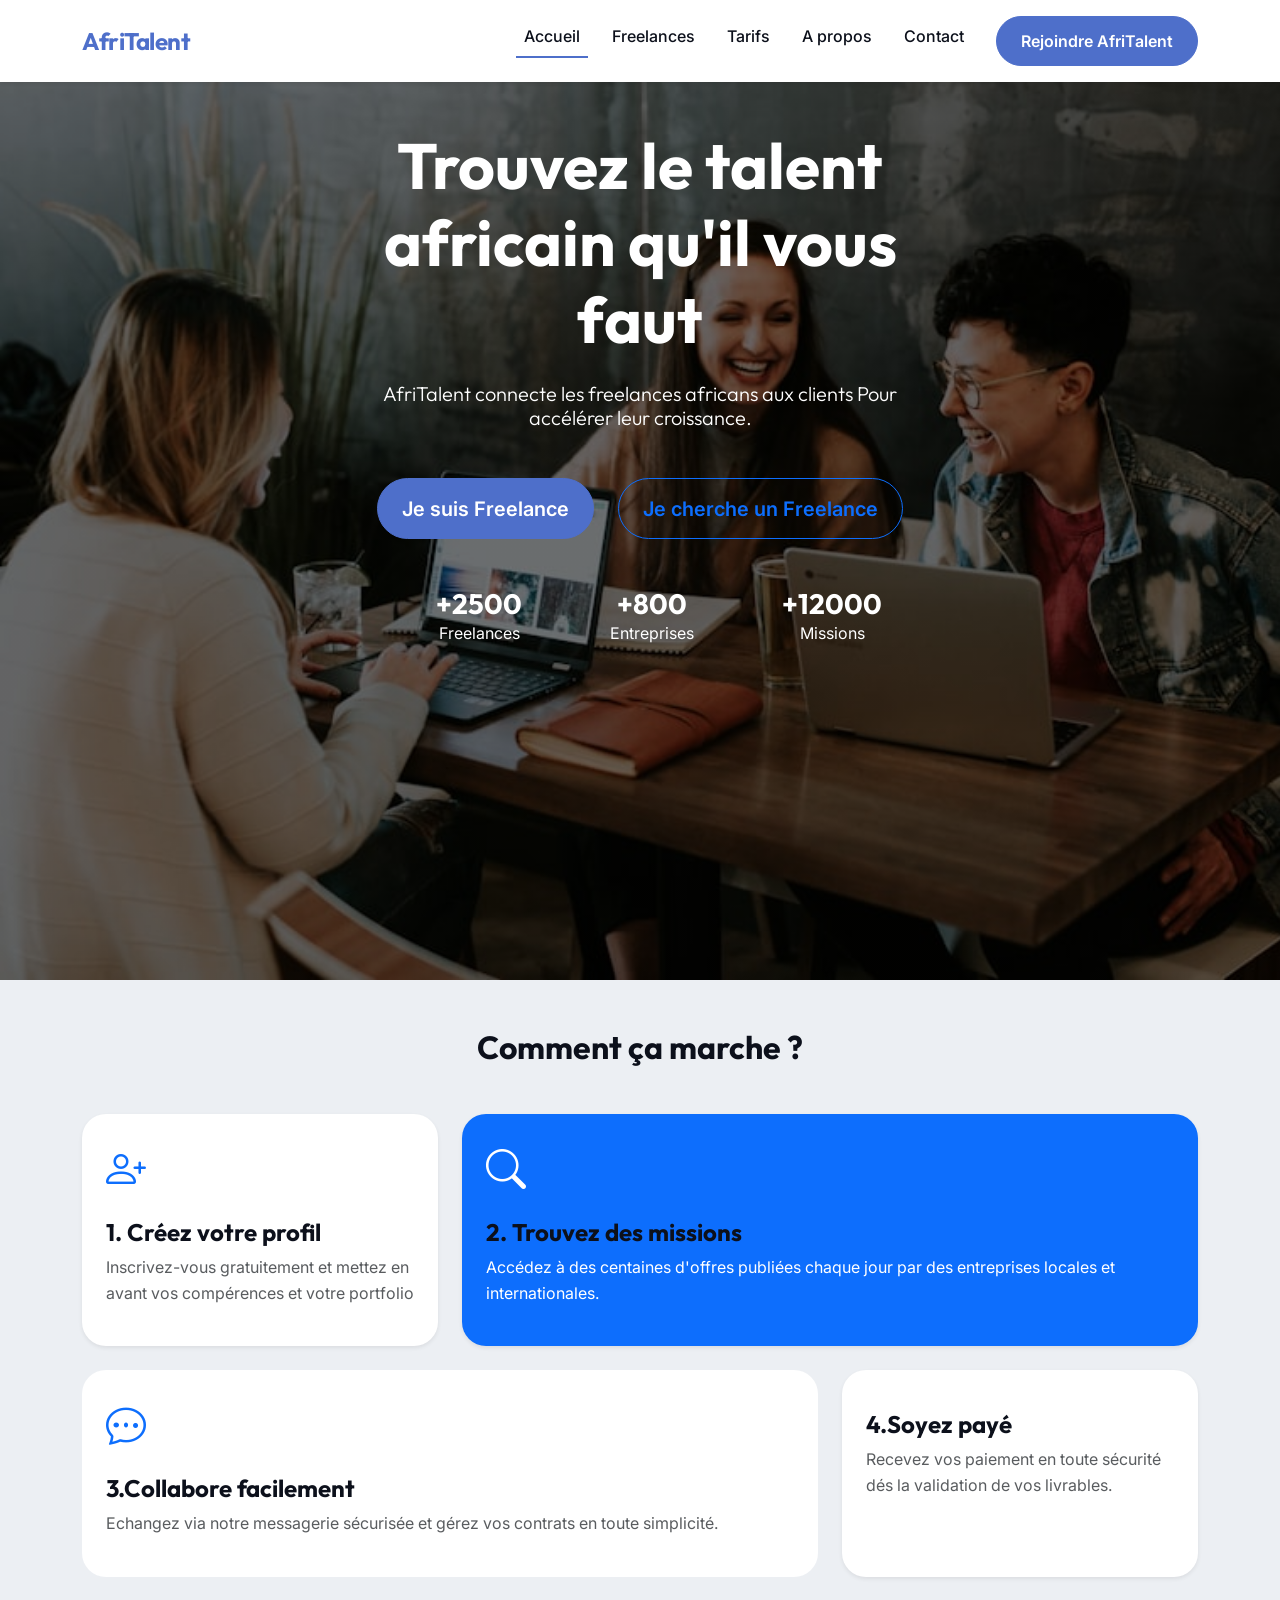
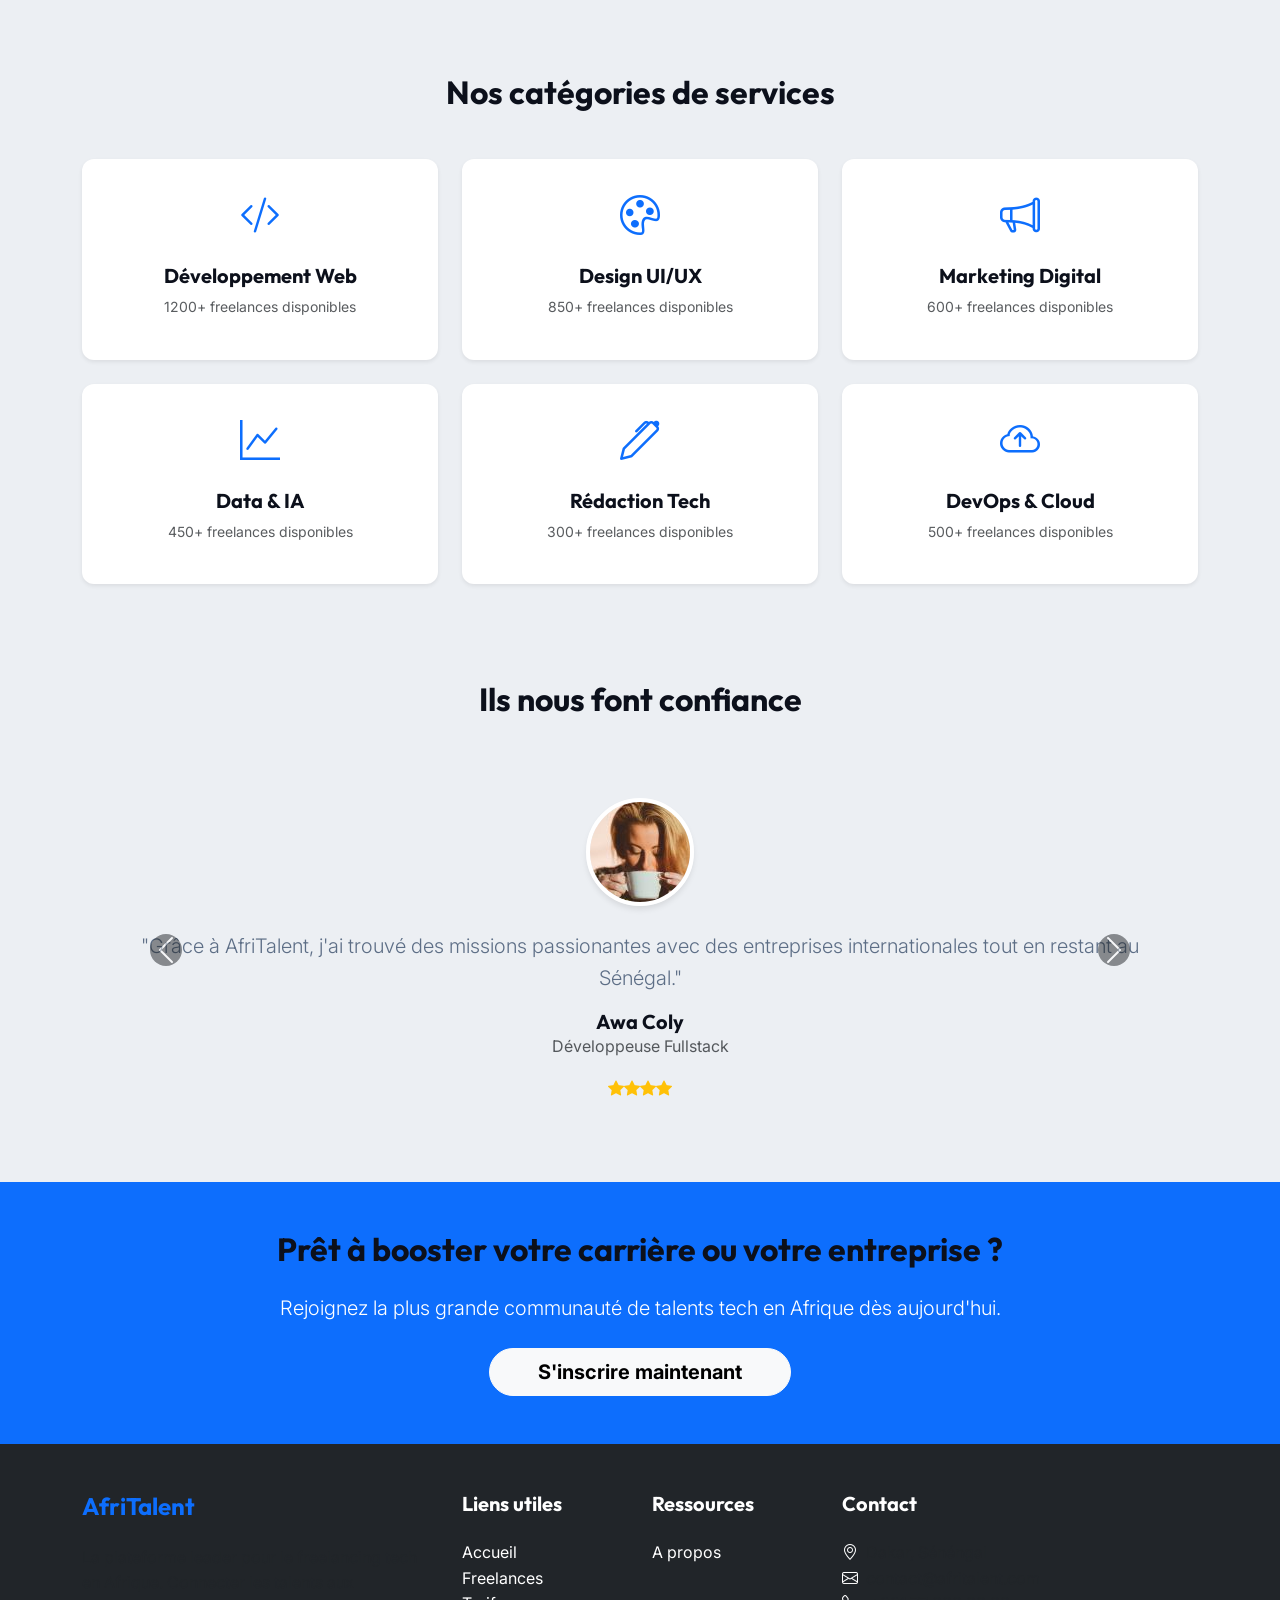
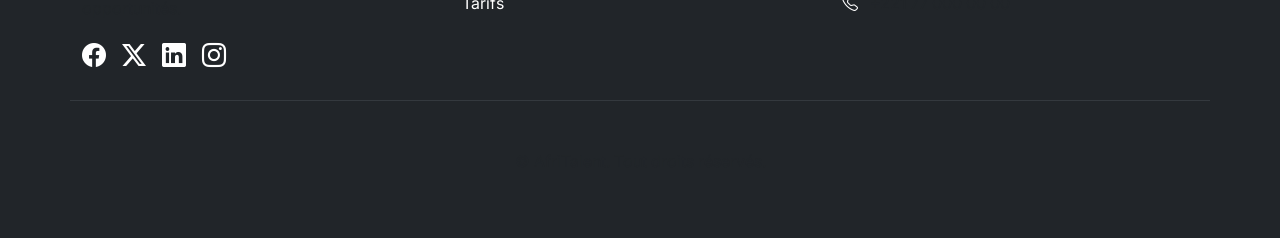
==== commit 7bb654f6: "JS: dark mode avec localStorage, navbar dynamique au scroll" ====
--- a/Coly-Mada-AfriTalent/index.html
+++ b/Coly-Mada-AfriTalent/index.html
@@ -270,6 +270,8 @@
         </div>
         
     </footer>
+    
+    <button id="back-to-top" class="btn btn-primary d-none"><i class="bi bi-arrow-up"></i></button>
 
     <!-- Bootstrap 5 via CDN : sript JavaScript -->
     <script src="https://cdn.jsdelivr.net/npm/bootstrap@5.3.0/dist/js/bootstrap.bundle.min.js"></script>
--- a/Coly-Mada-AfriTalent/css/style.css
+++ b/Coly-Mada-AfriTalent/css/style.css
@@ -1,3 +1,4 @@
+/* COMMIT 3 */
 /* VARIABLES CSS  */
 :root {
     /* Couleurs */
@@ -135,17 +136,17 @@
 
 
 
+/* COMMIT 4 */
 /* SECTION HERO */
 #hero {
     min-height: 100vh;
 
-    background-image: url('../images/CollaborationTech.jpg');
+    background-image:linear-gradient(to bottom,rgba(0, 0, 0, 0.5),rgba(0, 0, 0, 0.5)), url('../images/CollaborationTech.jpg');
+    height:100vh;
+    padding: 50px 100px ;
+    color: white;
+    padding: 5em;
     background-size: cover;
-    background-position: center;
-    background-repeat: no-repeat;
-    display: flex;
-    align-items: center;
-    position: relative;
     
     
     
@@ -244,5 +245,95 @@
     border: 4px solid var(--white);
     box-shadow: var(--shadow-sm);
 }
-
-
+#back-to-top {
+    position: fixed;
+    bottom: 20px;
+    right: 10px;
+    z-index: 999;
+    width: 50px;
+    height: 50px;
+    border-radius: 50%;
+}
+/* RESPONSIVE DESIGN */
+
+/* Tablettes*/
+@media (max-width: 991px) {
+    :root {
+        --section-padding: 3.5rem 0;
+    }
+
+    .hero h1 {
+        font-size: 2.5rem;
+    }
+
+    .navbar-collapse {
+        background: var(--white);
+        padding: 1rem;
+        border-radius: var(--border-radius-md);
+        margin-top: 1rem;
+        box-shadow: var(--shadow-md);
+    }
+}
+
+/* Mobiles */
+@media (max-width: 767px) {
+    .hero {
+        text-align: center;
+        padding-top: 2rem;
+    }
+
+    .hero .d-flex {
+        flex-direction: column;
+        gap: 1rem;
+    }
+
+    .hero .btn {
+        width: 100%;
+    }
+
+    .hero .mt-5 {
+        justify-content: center;
+        flex-wrap: wrap;
+    }
+
+    .display-3 {
+        font-size: 2.2rem;
+    }
+
+    section h2 {
+        font-size: 1.75rem;
+    }
+
+    .card-bento {
+        margin-bottom: 1rem;
+    }
+}
+
+/* Très petits écrans */
+@media (max-width: 375px) {
+    .container {
+        padding-left: 15px;
+        padding-right: 15px;
+    }
+
+    .hero h1 {
+        font-size: 1.8rem;
+    }
+}
+
+/* Optimisation des images responsives */
+img {
+    max-width: 100%;
+    height: auto;
+}
+.navbar {
+    transition: all 0.3s ease;
+}
+.navbar.scrolled {
+    background-color: #7c7777 !important;
+    padding-top: 5px;
+    padding-bottom: 5px;
+    box-shadow: 0 2px 10px rgba(110, 104, 104, 0.2);
+}
+
+
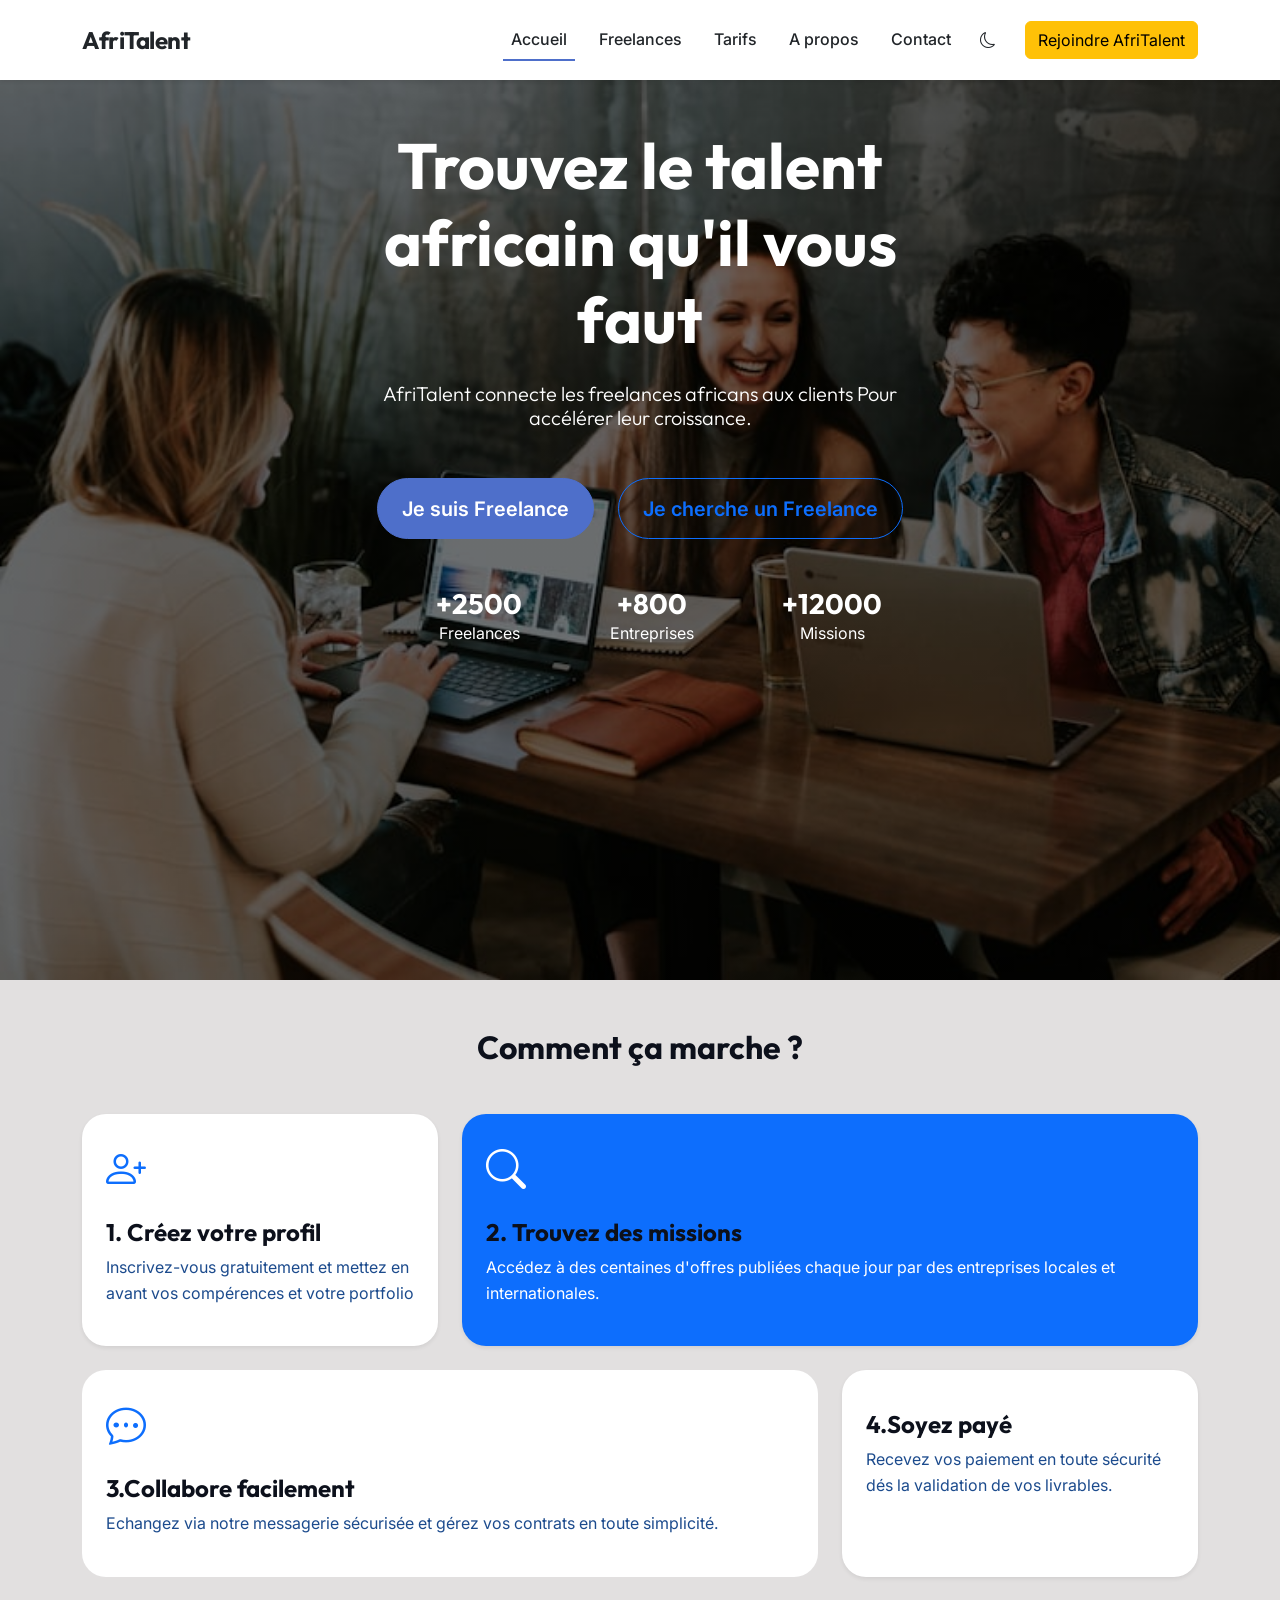
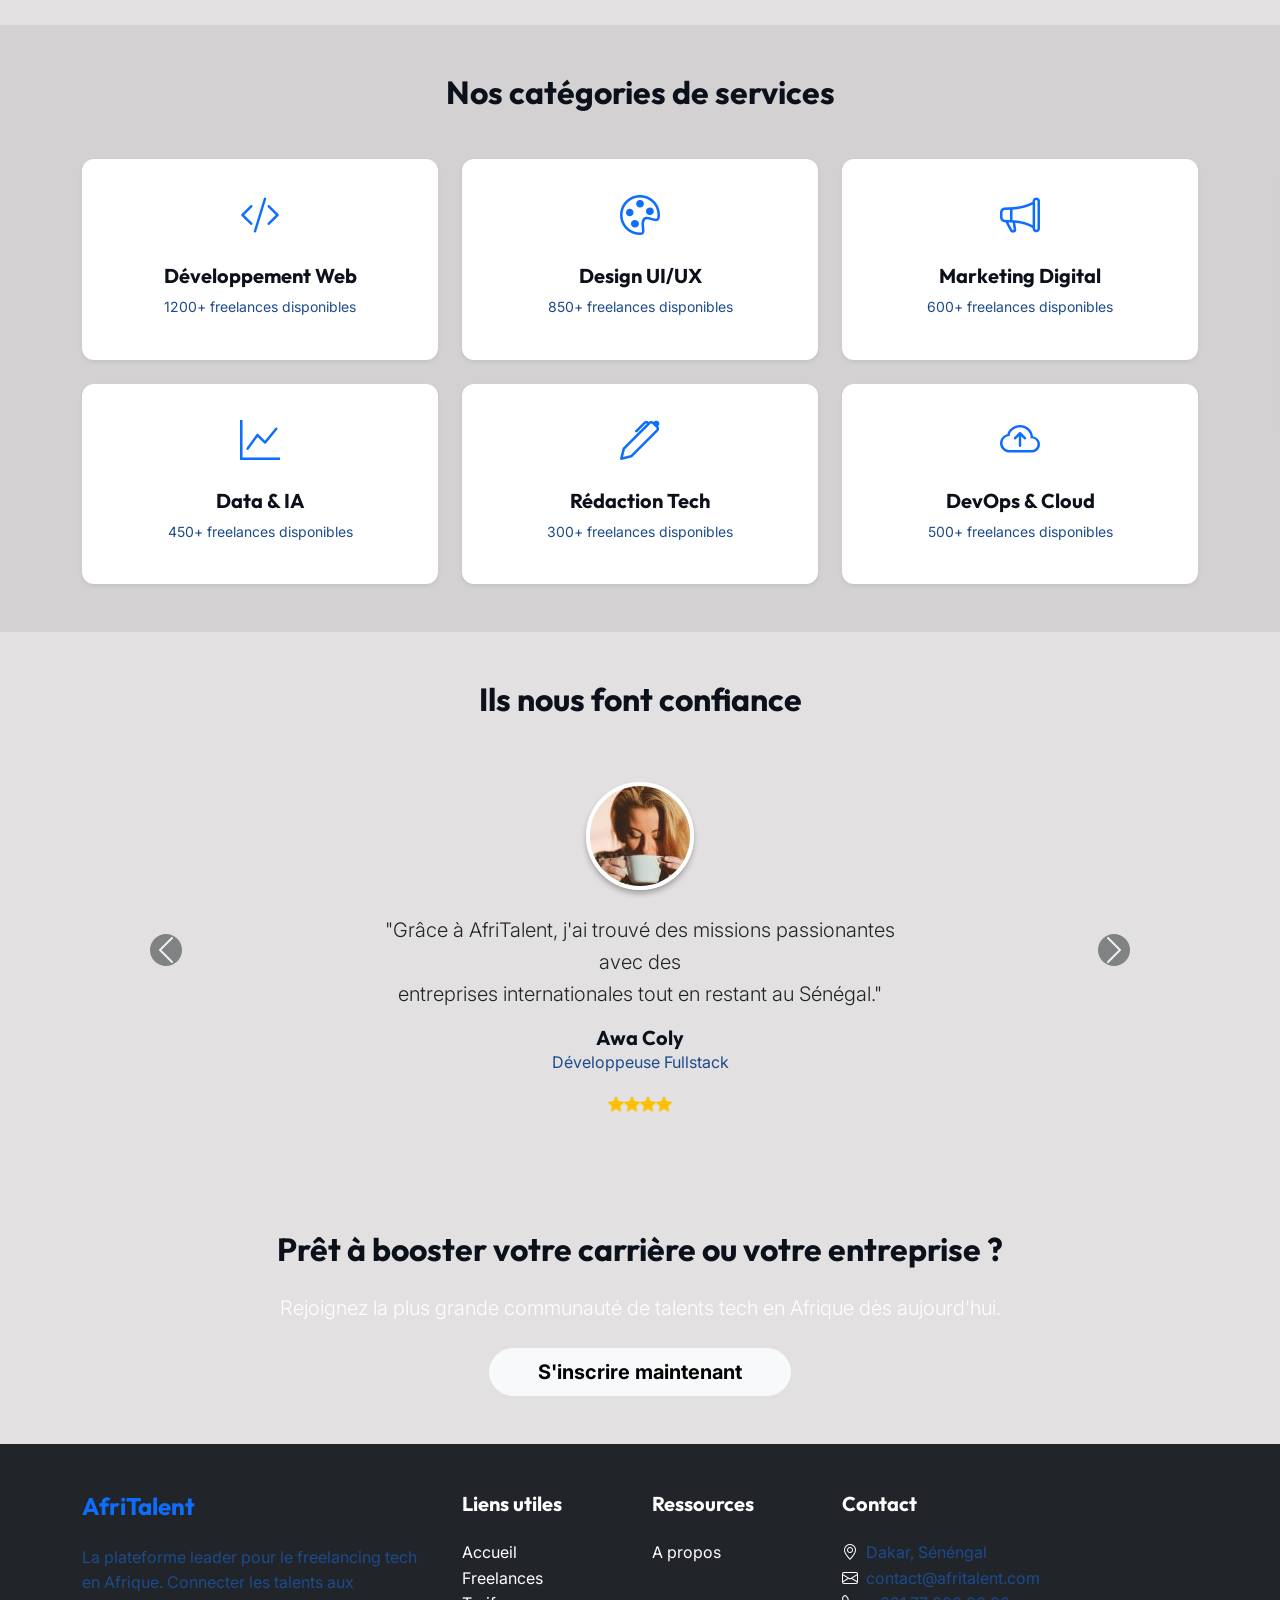
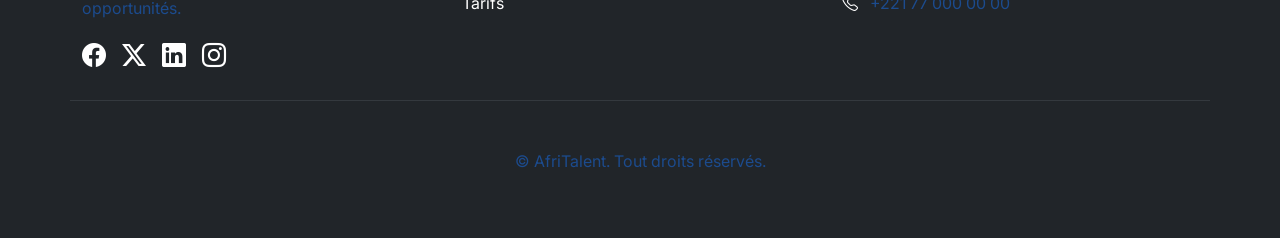
==== commit 286e12f6: "JS: compteurs animés au scroll et animations fade-in des sections" ====
--- a/Coly-Mada-AfriTalent/index.html
+++ b/Coly-Mada-AfriTalent/index.html
@@ -16,7 +16,7 @@
 <body>
 
     <!-- HEADER/NAVBAR-->
-     <nav class="navbar navbar-expand-lg navbar-light bg-white fixed-top shadow-sm">
+     <nav class="navbar navbar-expand-lg fixed-top shadow-sm">
         <div class="container">
             <a class = "navbar-brand fw-bold" href="index.html">AfriTalent</a>
               <button class="navbar-toggler" type="button"
@@ -25,6 +25,7 @@
                 <span class="navbar-toggler-icon"></span>     
 
             </button>
+            
             
             <div class="collapse navbar-collapse" id="navbarNav">
                 <ul class="navbar-nav ms-auto">
@@ -33,13 +34,16 @@
                     <li class="nav-item"><a class="nav-link" href="tarifs.html">Tarifs</a></li>
                     <li class="nav-item"><a class="nav-link" href="about.html">A propos</a></li>
                     <li class="nav-item"><a class="nav-link" href="contact.html">Contact</a></li>
-                    <li class="nav-items ms-lg-3">
-                        <a class="btn btn-primary rounded-pill px-4" href="#">Rejoindre AfriTalent</a>
-                    </li>
-                    
+                    
+    
                 </ul>
+                <button id="theme-toggle" class="btn rounded-circle"><i class="bi bi-moon"></i>
+                    
+                </button>
+                <a href="#" class="btn btn-warning ms-3">Rejoindre AfriTalent</a>
                 
             </div>
+            
         </div>
         
     </nav>
@@ -48,7 +52,7 @@
 
  <!-- SECTION HERO -->
 
-        <section id="hero" class="py-5 bg-light">
+        <section id="hero" class="py-5 bg-light counter-section">
             
             <div class="container">
                 <div class="row align-items-center">
@@ -63,15 +67,15 @@
                         </div>
                         <div class="mt-5 d-flex gap-4">
                             <div>
-                                <h3 class="fw-bold text-white mb-0"><span class="counter" data-target="2500">+</span>2500</h3>
+                                <h3 class="fw-bold text-white mb-0">+<span class="counter" data-target="2500">0</span></h3>
                                 <p class="text-white">Freelances</p>
                             </div>
                             <div>
-                                <h3 class="fw-bold text-white mb-0"><span class="counter" data-target="800">+</span>800</h3>
+                                <h3 class="fw-bold text-white mb-0">+<span class="counter" data-target="800">0</span></h3>
                                 <p class="text-white">Entreprises</p>
                             </div>
                             <div>
-                                <h3 class="fw-bold text-white mb-0"><span class="counter" data-target="12000">+</span>12000</h3>
+                                <h3 class="fw-bold text-white mb-0">+<span class="counter" data-target="12000">0</span></h3>
                                 <p class="text-white">Missions</p>
                             </div>   
                         </div>
@@ -84,7 +88,7 @@
         </section>  
 
  <!-- SECTION COMMENT CA MARCHE -->
- <section class="py-5">
+ <section class="py-5 reveal">
     <div class="container">
         <h2 class="text-center fw-bold mb-5">Comment ça marche ?</h2>
         <div class="row g-4">
@@ -123,7 +127,7 @@
  <!-- SECTION CATEGORIES DE SERVICES -->
 
 
- <section class="py-5 bg-light">
+ <section class="py-5 bg-light reveal">
     <div class="container">
         <h2 class="text-center fw-bold mb-5">Nos catégories de services</h2>
         <div class="row g-4">
@@ -179,7 +183,7 @@
     </div>
  </section>
 <!-- SECTION TEMOIGNAGES -->
-  <section class="py-5">
+  <section class="py-5 reveal">
     <div class="container">
         <h2 class="text-center fw-bold mb-5">Ils nous font confiance</h2>
         <div id="testimonialCarousel" class="carousel slide" data-bd-ride="carousel">
@@ -187,7 +191,9 @@
                 <div class="carousel-item active">
                     <div class="text-center px-5">
                         <img src="images/Témoin1.jpg" class="rounded-circle mb-4" alt="User">
-                        <p class="lead italic">"Grâce à AfriTalent, j'ai trouvé des missions passionantes avec des entreprises internationales tout en restant au Sénégal."</p>
+                        <p class="lead italic">"Grâce à AfriTalent, j'ai trouvé des missions passionantes <br>
+                            avec des <br>
+                            entreprises internationales tout en restant au Sénégal."</p>
                         <h5 class="fw-bold mb-0">Awa Coly</h5>
                         <p class="text-muted">Développeuse Fullstack</p>
                         <div class="text-warning"><i class="bi i-star-fill"></i><i class="bi bi-star-fill"></i><i class="bi bi-star-fill"></i><i class="bi bi-star-fill"></i><i class="bi bi-star-fill"></i>
@@ -197,7 +203,8 @@
                 <div class="carousel-item">
                 <div class="text-center px-5">
                     <img src="images/Témoin2.jpg" class="rounded-circle mb-4" alt="User">
-                    <p class="lead italic">"La qualité des talents sur cette plateforme est exceptionnlle. Nous avons recruté notre designer UI/UX en moins d'une semaine."</p>
+                    <p class="lead italic">"La qualité des talents sur cette plateforme est exceptionnlle. <br>
+                         Nous avons recruté notre designer UI/UX en moins d'une semaine."</p>
                     <h5 class="fw-bold mb-0">Mouhamed Coly</h5>
                     <p class="text-muted">CEO de TechAfrica</p>
                     <div class="text-warning"><i class="bi i-star-fill"></i><i class="bi bi-star-fill"></i><i class="bi bi-star-fill"></i><i class="bi bi-star-fill"></i><i class="bi bi-star-fill"></i>
@@ -220,7 +227,7 @@
   </section> 
 
   <!-- SECTION CTA -->
-   <section class="py-5 bg-primary text-white text-center">
+   <section class="py-5 text-white text-center cta-section reveal">
     <div class="container">
         <h2 class="fw-bold mb-4">Prêt à booster votre carrière ou votre entreprise ?</h2>
         <p class="lead mb-4">Rejoignez la plus grande communauté de talents tech en Afrique dès aujourd'hui.</p>
@@ -270,7 +277,7 @@
         </div>
         
     </footer>
-    
+
     <button id="back-to-top" class="btn btn-primary d-none"><i class="bi bi-arrow-up"></i></button>
 
     <!-- Bootstrap 5 via CDN : sript JavaScript -->
--- a/Coly-Mada-AfriTalent/css/style.css
+++ b/Coly-Mada-AfriTalent/css/style.css
@@ -1,15 +1,44 @@
-/* COMMIT 3 */
+
 /* VARIABLES CSS  */
+
+:root {
+
+    --bg-light: #ffffff;
+
+    --bg-card: #ffffff;
+
+    --text-main: #212529;
+
+    --text-muted: #6c757d;
+
+    --primary-color: #4e6fca;
+
+    --primary-hover: #142c5e;
+
+    --secondary-color: #0c101b;
+
+    --accent-color: #f59e0b;
+
+    --font-main: 'Inter', sans-serif;
+
+    --font-heading: 'Outfit', sans-serif;
+    --white: #ffffff;
+
+}
+
+
 :root {
     /* Couleurs */
     --primary-color: #4e6fca;       
     --primary-hover: #142c5e;
-    --secondary-color: #0c101b;     
-    --accent-color: #f59e0b;        
-    --text-main: #5d6e86;           
+    --secondary-color: #0c101b; 
+    --bg-light:rgba(194, 191, 191, 0.473);
+    --text-main: #212529;    
+    --accent-color: #f59e0b;                   
     --text-muted: #1c4b8d;
-    --bg-light: #eceff3;
-    --white: #ffffff;
+    
+
+
     
     /* Typographie */
     --font-main: 'Inter', sans-serif;
@@ -20,8 +49,13 @@
     --border-radius-lg: 1.5rem;
     --border-radius-md: 0.75rem;
     --transition-smooth: all 0.3s ease;
-    --shadow-sm: 0 4px 6px -1px rgba(0, 0, 0, 0.1);
-    --shadow-md: 0 10px 15px -3px rgba(0, 0, 0, 0.1);
+    --shadow-sm: 0 4px 6px -1px rgba(0, 0, 0, 0.329);
+    --shadow-md: 0 10px 15px -3px rgba(0, 0, 0, 0.329);
+
+}
+body.dark-mode {
+    background-color: var(--bg-light);
+    color: var(--text-main);
 }
 
 /* RESET ET STYLES DE BASE */
@@ -38,6 +72,12 @@
     line-height: 1.6;
     overflow-x: hidden;
 }
+.bg-light{
+    background-color: var(--bg-light) !important;
+}
+.text-muted {
+    color: var(--text-muted)  !important;
+}
 
 h1, h2, h3, h4, h5, h6 {
     font-family: var(--font-heading);
@@ -54,19 +94,20 @@
 .navbar {
     transition: var(--transition-smooth);
     padding: 1rem 0;
+    background-color: var(--bg-card) !important;
 }
 
 .navbar-brand {
     font-family: var(--font-heading);
     font-weight: 800;
     font-size: 1.5rem;
-    color: var(--primary-color) !important;
+    color: var(--text-main) !important;
     letter-spacing: -0.5px;
 }
 
 .nav-link {
     font-weight: 500;
-    color: var(--secondary-color) !important;
+    color: var(--text-main) !important;
     margin: 0 0.5rem;
     position: relative;
 }
@@ -101,6 +142,8 @@
     box-shadow: var(--shadow-md);
 }
 
+    
+
 /* LAYOUT GÉNÉRAL */
 section {
     padding: var(--section-padding);
@@ -112,6 +155,8 @@
 .card {
     border-radius: var(--border-radius-md);
     transition: var(--transition-smooth);
+    background-color: var(--bg-card);
+    color: var(--text-main);
 }
 
 .card:hover {
@@ -119,7 +164,7 @@
     box-shadow: var(--shadow-md) !important;
 }
 .contact-form {
-    background: var(--white);
+    background: var(--bg-card);
     padding: 2rem;
     border-radius: var(--border-radius-lg);
     box-shadow: var(--shadow-sm);
@@ -136,7 +181,7 @@
 
 
 
-/* COMMIT 4 */
+
 /* SECTION HERO */
 #hero {
     min-height: 100vh;
@@ -191,14 +236,7 @@
     text-align: center;
 }
 
-/* .hero img {
-    transition: var(--transition-smooth);
-    
-}
-
-.hero img:hover {
-    transform: scale(1.02) rotate(1deg);
-} */
+
 
 /* BENTO GRID (Comment ça marche) */
 
@@ -213,18 +251,19 @@
 
 .card-bento {
     border: 1px solid rgba(0,0,0,0.05);
-    background: var(--white);
+    background: var(--bg-card);
 }
 
 /* CATÉGORIES & EFFETS HOVER */
 .category-card {
     cursor: pointer;
     border: 1px solid transparent !important;
+    box-shadow: #767f88b4;
 }
 
 .category-card:hover {
     border-color: var(--primary-color) !important;
-    background-color: var(--white);
+    background-color: var(--bg-card);
 }
 
 .category-card i {
@@ -236,24 +275,26 @@
     color: var(--accent-color) !important;
 }
 
-/* 10. TÉMOIGNAGES Carousel*/
+/*  TÉMOIGNAGES Carousel*/
 #testimonialCarousel {
-    padding: 2rem 0;
+    padding: 1rem 0;
 }
 
 .carousel-item img {
     border: 4px solid var(--white);
     box-shadow: var(--shadow-sm);
+    
 }
 #back-to-top {
     position: fixed;
-    bottom: 20px;
+    bottom: 10px;
     right: 10px;
     z-index: 999;
     width: 50px;
     height: 50px;
     border-radius: 50%;
 }
+
 /* RESPONSIVE DESIGN */
 
 /* Tablettes*/
@@ -267,13 +308,53 @@
     }
 
     .navbar-collapse {
-        background: var(--white);
+        background: var(--bg-card);
         padding: 1rem;
         border-radius: var(--border-radius-md);
         margin-top: 1rem;
         box-shadow: var(--shadow-md);
     }
 }
+body.dark-mode {
+    background-color: #4e464634;
+    color: rgb(15, 15, 15);
+}
+
+body.dark-mode .navbar {
+    background-color: #1e1e1e !important;
+}
+
+body.dark-mode .card {
+    background-color: #1d1d1d;
+    color: white;
+}
+
+body.dark-mode h1,
+body.dark-mode h3,
+body.dark-mode h4,
+body.dark-mode h6,
+body.dark-mode a {
+    color: white !important;
+}
+body.dark-mode .fw-bold{
+    color: #b10786
+}
+body.fw-bold.dark-mode h2,
+body.lead.dark-mode p {
+    color: white !important
+}
+body.dark-mode .btn-light {
+    background-color: white;
+    color: #121212 !important;
+    border-color: white;
+}
+body.dark-mode .cta-section{
+    background-color: #680750 !important;
+}
+body.dark-mode .carousel-item {
+    background-color: #f7efef;
+}
+
 
 /* Mobiles */
 @media (max-width: 767px) {
@@ -330,10 +411,21 @@
     transition: all 0.3s ease;
 }
 .navbar.scrolled {
-    background-color: #7c7777 !important;
+    background-color: #93f5f8 !important;
     padding-top: 5px;
     padding-bottom: 5px;
     box-shadow: 0 2px 10px rgba(110, 104, 104, 0.2);
 }
 
 
+.reveal {
+    opacity: 0;
+    transform: translateY(30px);
+    transition: opacity 1s ease, transform 1s ease;
+
+}
+.reveal.active {
+    opacity: 1;
+    transform: translateY(0);
+}
+
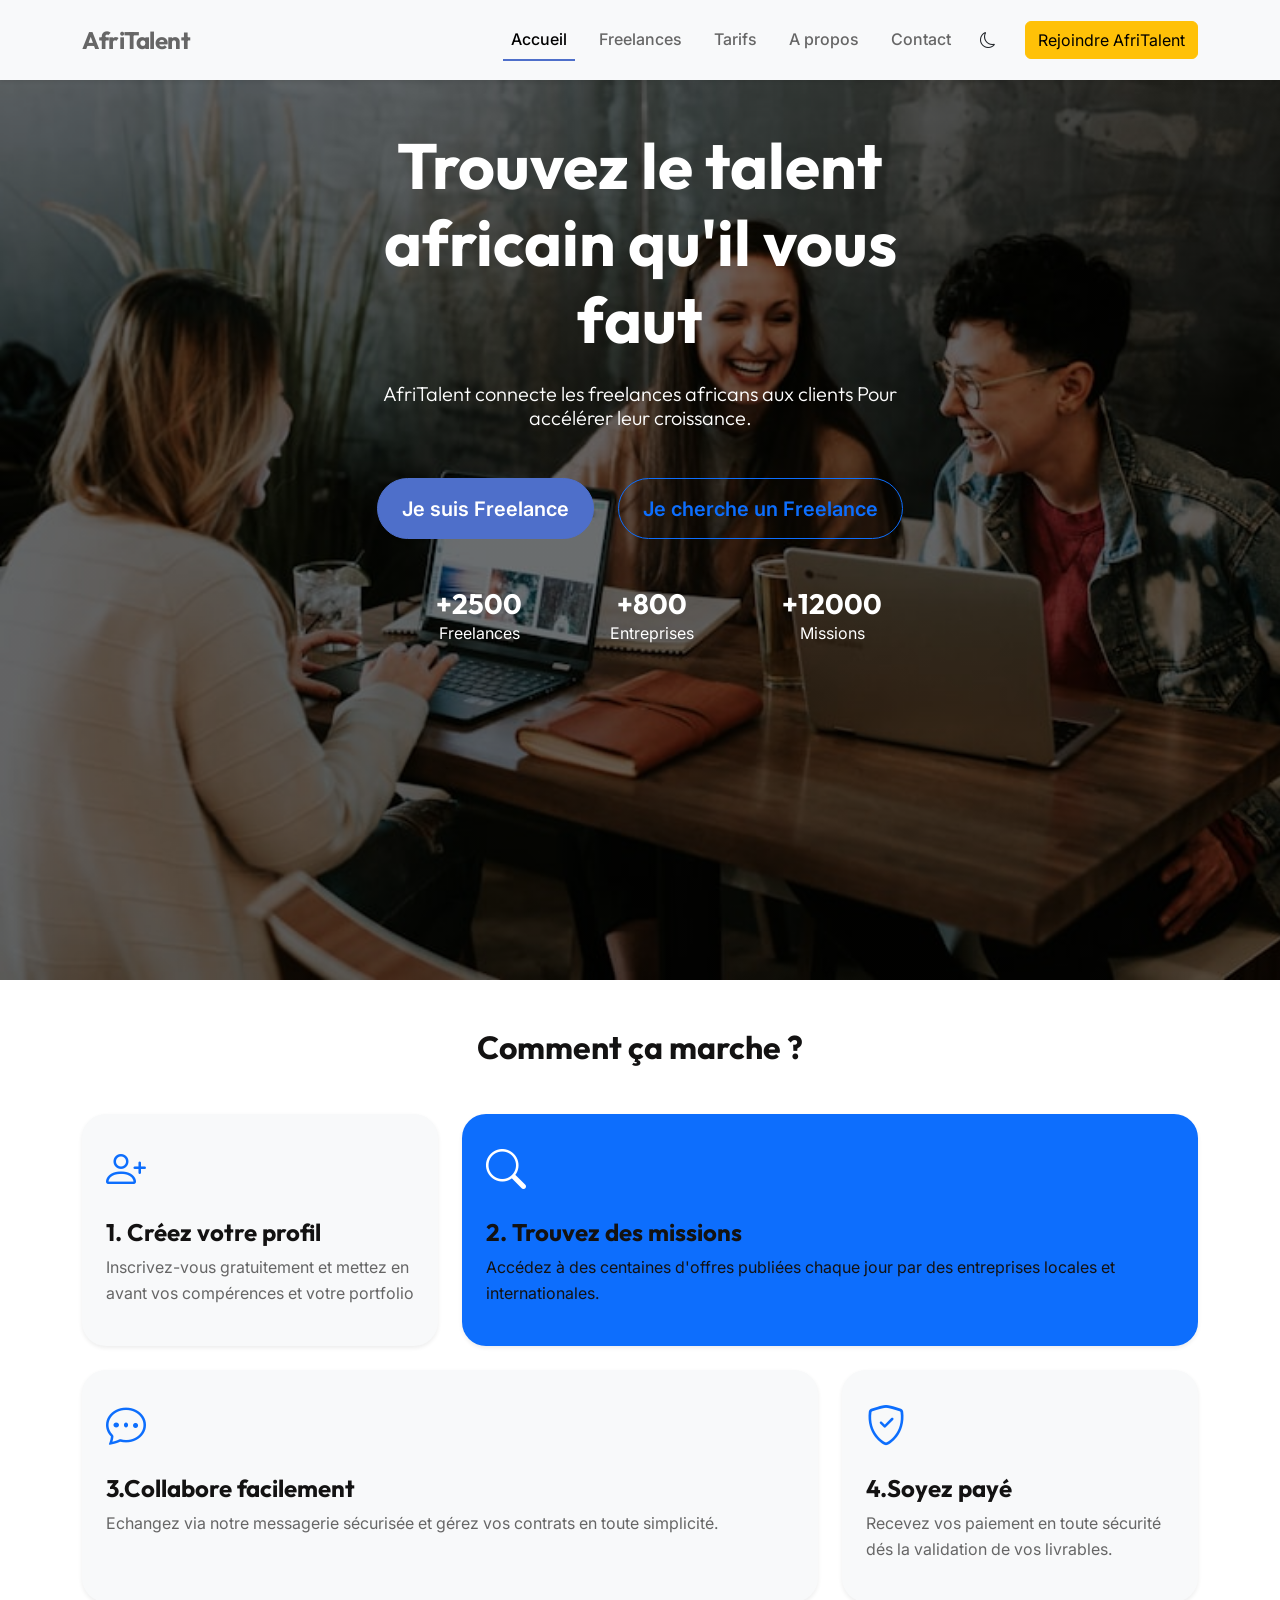
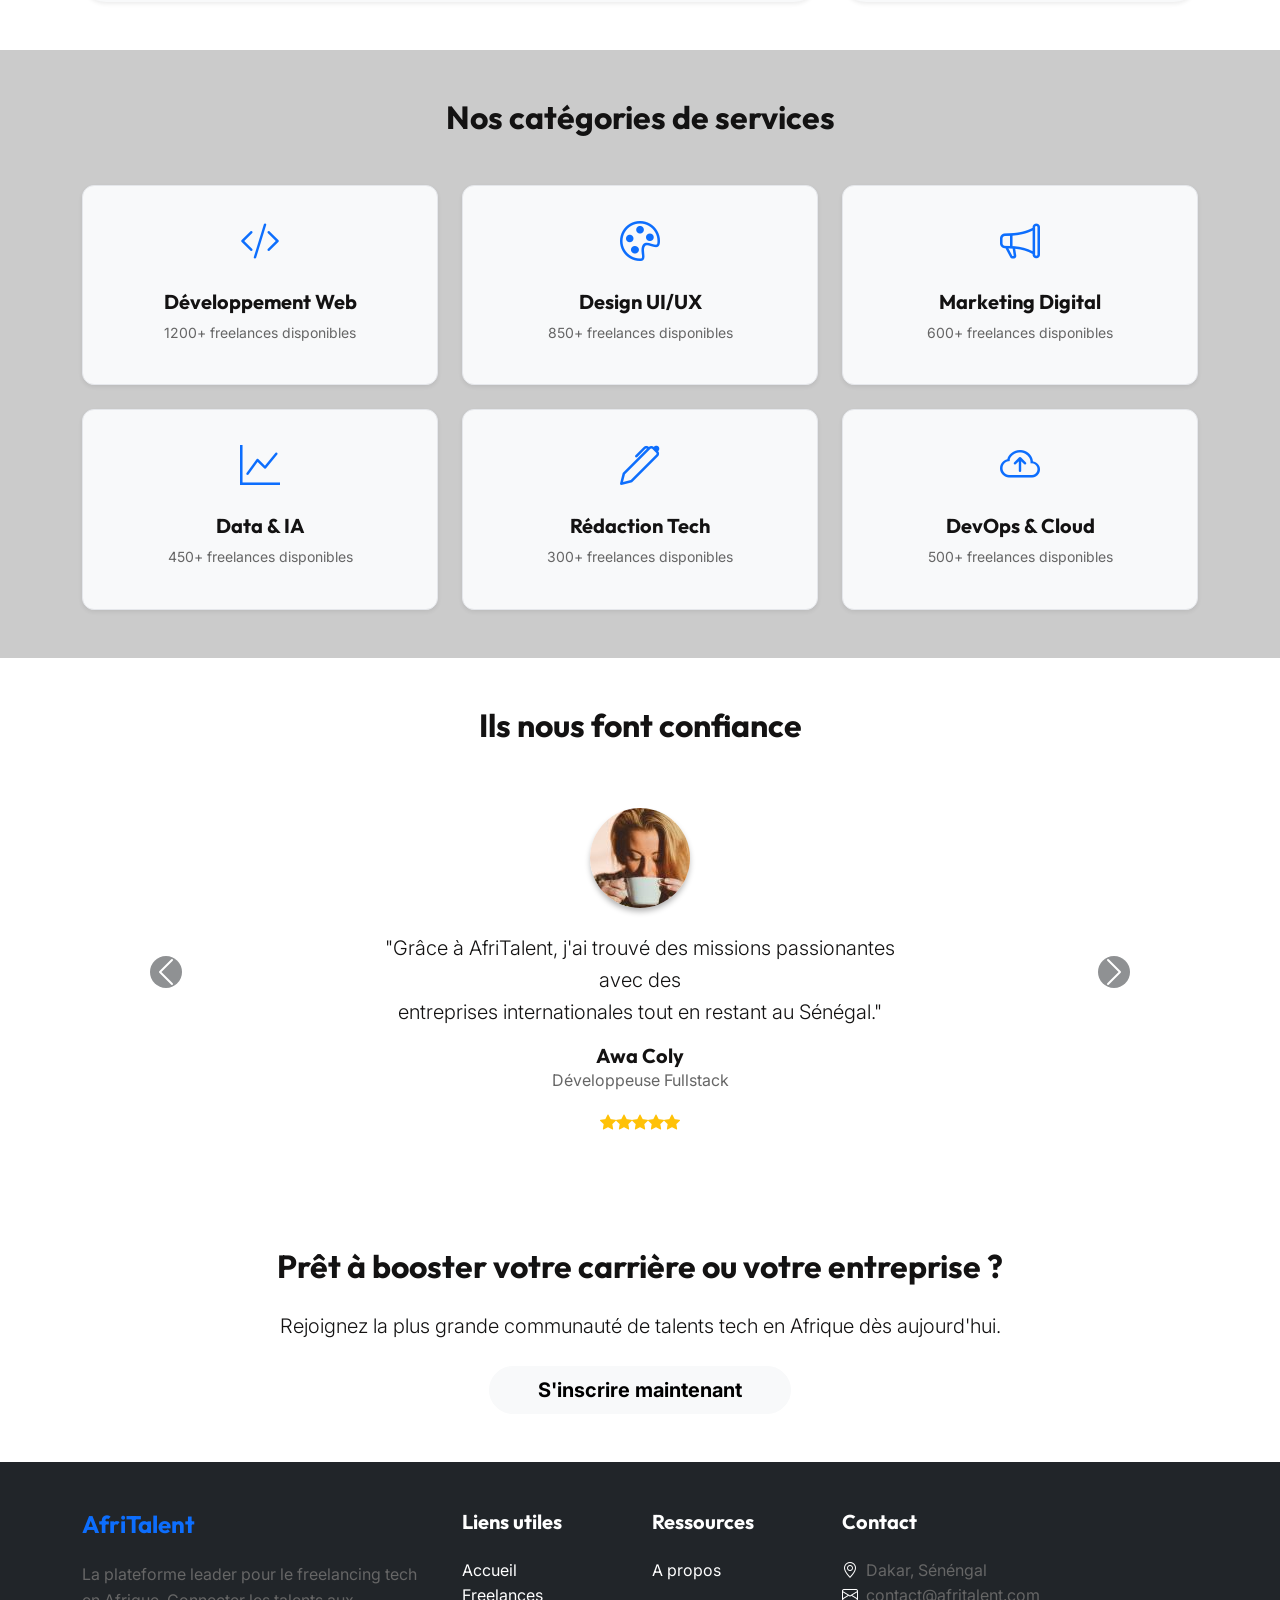
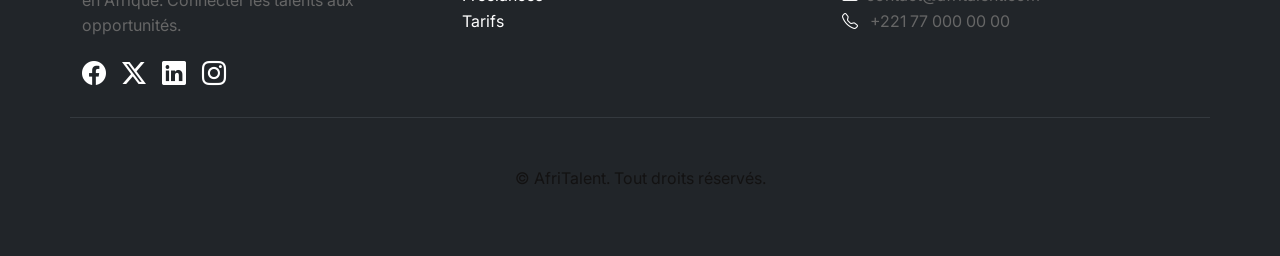
==== commit a195c7db: "Finalisation: corrections responsive, optimisation du code et commentaires" ====
--- a/Coly-Mada-AfriTalent/index.html
+++ b/Coly-Mada-AfriTalent/index.html
@@ -1,5 +1,5 @@
 <!DOCTYPE html>
-<html lang="en">
+<html lang="fr">
 <head>
     <meta charset="UTF-8">
     <meta name="viewport" content="width=device-width, initial-scale=1.0">
@@ -19,12 +19,16 @@
      <nav class="navbar navbar-expand-lg fixed-top shadow-sm">
         <div class="container">
             <a class = "navbar-brand fw-bold" href="index.html">AfriTalent</a>
-              <button class="navbar-toggler" type="button"
-                   data-bs-toggle="collapse"
-                     data-bs-target="#navbarNav">
-                <span class="navbar-toggler-icon"></span>     
-
-            </button>
+                <button class="navbar-toggler"
+                    type="button"
+                    data-bs-toggle="collapse"
+                    data-bs-target="#navbarNav"
+                    aria-controls="navbarNav"
+                    aria-expanded="false"
+                    aria-label="Toggle navigation">
+                    <span class="navbar-toggler-icon"></span>     
+
+                </button>
             
             
             <div class="collapse navbar-collapse" id="navbarNav">
@@ -37,7 +41,8 @@
                     
     
                 </ul>
-                <button id="theme-toggle" class="btn rounded-circle"><i class="bi bi-moon"></i>
+                <button id="theme-toggle" class="btn rounded-circle">
+                    <i class="bi bi-moon"></i>
                     
                 </button>
                 <a href="#" class="btn btn-warning ms-3">Rejoindre AfriTalent</a>
@@ -107,7 +112,7 @@
                 </div>
             </div>
             <div class="col-md-6 col-lg-8">
-                <div class="card h-100 border-0 sadow-sm p-4 rounded-4">
+                <div class="card h-100 border-0 shadow-sm p-4 rounded-4">
                     <div class="mb-3 text-primary fs-1"><i class="bi bi-chat-dots"></i></div>
                     <h4 class="fw-bold">3.Collabore facilement</h4>
                     <p class="text-muted">Echangez via notre messagerie sécurisée et gérez vos contrats en toute simplicité.</p>
@@ -115,7 +120,7 @@
             </div>
             <div class="col-md-6 col-lg-4">
                 <div class="card h-100 border-0 shadow-sm p-4 rounded-4">
-                    <div class="mb-3 text-primary fs-1"><i class="bi i-shield-check"></i></div>
+                    <div class="mb-3 text-primary fs-1"><i class="bi bi-shield-check"></i></div>
                     <h4 class="fw-bold">4.Soyez payé</h4>
                     <p class="text-muted">Recevez vos paiement en toute sécurité dés la validation de vos livrables.</p>
                 </div>
@@ -186,7 +191,7 @@
   <section class="py-5 reveal">
     <div class="container">
         <h2 class="text-center fw-bold mb-5">Ils nous font confiance</h2>
-        <div id="testimonialCarousel" class="carousel slide" data-bd-ride="carousel">
+        <div id="testimonialCarousel" class="carousel slide" data-bs-ride="carousel">
             <div class="carousel-inner">
                 <div class="carousel-item active">
                     <div class="text-center px-5">
@@ -196,7 +201,7 @@
                             entreprises internationales tout en restant au Sénégal."</p>
                         <h5 class="fw-bold mb-0">Awa Coly</h5>
                         <p class="text-muted">Développeuse Fullstack</p>
-                        <div class="text-warning"><i class="bi i-star-fill"></i><i class="bi bi-star-fill"></i><i class="bi bi-star-fill"></i><i class="bi bi-star-fill"></i><i class="bi bi-star-fill"></i>
+                        <div class="text-warning"><i class="bi bi-star-fill"></i><i class="bi bi-star-fill"></i><i class="bi bi-star-fill"></i><i class="bi bi-star-fill"></i><i class="bi bi-star-fill"></i>
                         </div>
                     </div>
                 </div>
@@ -207,7 +212,7 @@
                          Nous avons recruté notre designer UI/UX en moins d'une semaine."</p>
                     <h5 class="fw-bold mb-0">Mouhamed Coly</h5>
                     <p class="text-muted">CEO de TechAfrica</p>
-                    <div class="text-warning"><i class="bi i-star-fill"></i><i class="bi bi-star-fill"></i><i class="bi bi-star-fill"></i><i class="bi bi-star-fill"></i><i class="bi bi-star-fill"></i>
+                    <div class="text-warning"><i class="bi bi-star-fill"></i><i class="bi bi-star-fill"></i><i class="bi bi-star-fill"></i><i class="bi bi-star-fill"></i><i class="bi bi-star-fill"></i>
                     </div>
                     
                 </div>
@@ -240,7 +245,7 @@
     <footer class="bg-dark text-white py-5">
         <div class="container">
             <div class="row g-4">
-                <div class="col lg-4">
+                <div class="col-lg-4">
                     <h4 class="fw-bold text-primary mb-4">AfriTalent</h4>
                     <p class="text-muted">La plateforme leader pour le freelancing tech en Afrique. Connecter les talents aux opportunités.</p>
                     <div class="d-flex gap-3 fs-4">
--- a/Coly-Mada-AfriTalent/css/style.css
+++ b/Coly-Mada-AfriTalent/css/style.css
@@ -1,42 +1,21 @@
 
 /* VARIABLES CSS  */
-
-:root {
-
-    --bg-light: #ffffff;
-
-    --bg-card: #ffffff;
-
-    --text-main: #212529;
-
-    --text-muted: #6c757d;
-
-    --primary-color: #4e6fca;
-
-    --primary-hover: #142c5e;
-
-    --secondary-color: #0c101b;
-
-    --accent-color: #f59e0b;
-
-    --font-main: 'Inter', sans-serif;
-
-    --font-heading: 'Outfit', sans-serif;
-    --white: #ffffff;
-
-}
 
 
 :root {
     /* Couleurs */
     --primary-color: #4e6fca;       
     --primary-hover: #142c5e;
-    --secondary-color: #0c101b; 
-    --bg-light:rgba(194, 191, 191, 0.473);
-    --text-main: #212529;    
+    --secondary-color: #a0177e; 
+    --text-main: #ffffff;    
     --accent-color: #f59e0b;                   
-    --text-muted: #1c4b8d;
-    
+    --text-muted: #666666;
+    --contact-bg: #a2c1fa;
+    --bg-color:#ffffff;
+    --text-color: #131212;
+    --bg-card: #f8f9fa;
+    --bg-light: rgba(0, 0, 0, 0.205);
+
 
 
     
@@ -53,10 +32,7 @@
     --shadow-md: 0 10px 15px -3px rgba(0, 0, 0, 0.329);
 
 }
-body.dark-mode {
-    background-color: var(--bg-light);
-    color: var(--text-main);
-}
+
 
 /* RESET ET STYLES DE BASE */
 * {
@@ -65,23 +41,25 @@
     box-sizing: border-box;
 }
 
+
 body {
     font-family: var(--font-main);
-    color: var(--text-main);
-    background-color: var(--bg-light);
+    color: var(--text-color);
+    background-color: var(--bg-color);
     line-height: 1.6;
     overflow-x: hidden;
 }
 .bg-light{
+    
     background-color: var(--bg-light) !important;
 }
 .text-muted {
-    color: var(--text-muted)  !important;
-}
-
-h1, h2, h3, h4, h5, h6 {
+    color: var(--text-muted) !important;
+}
+
+h1,h2, h3, h4, h5, h6 {
     font-family: var(--font-heading);
-    color: var(--secondary-color);
+    color: var(--text-color);
     font-weight: 800;
 }
 
@@ -101,13 +79,13 @@
     font-family: var(--font-heading);
     font-weight: 800;
     font-size: 1.5rem;
-    color: var(--text-main) !important;
+    color: var(--text-muted);
     letter-spacing: -0.5px;
 }
 
 .nav-link {
     font-weight: 500;
-    color: var(--text-main) !important;
+    color: var(--text-muted) ;
     margin: 0 0.5rem;
     position: relative;
 }
@@ -123,9 +101,11 @@
     transition: var(--transition-smooth);
 }
 
+
 .nav-link:hover:after,
 .nav-link.active:after {
     width: 100%;
+    color: var(--text-muted);
 }
 
 .btn-primary {
@@ -156,15 +136,33 @@
     border-radius: var(--border-radius-md);
     transition: var(--transition-smooth);
     background-color: var(--bg-card);
-    color: var(--text-main);
+    color: var(--text-color);
 }
 
 .card:hover {
     transform: translateY(-5px);
     box-shadow: var(--shadow-md) !important;
 }
+.contact-section {
+    background-color: var(--bg-card);
+    color: var(--text-color);
+    padding: 2rem;
+    border-radius: var(--border-radius-lg);
+}
+.contact-section h1,
+.contact-section h2,
+.contact-section h3 {
+    color: var(--text-color);
+}
+
+.contact-section .text-muted {
+    color: var(--text-muted);
+}
+.contact-section i {
+    color: var(--primary-color);
+}
 .contact-form {
-    background: var(--bg-card);
+    background: var(--contact-bg);
     padding: 2rem;
     border-radius: var(--border-radius-lg);
     box-shadow: var(--shadow-sm);
@@ -173,10 +171,6 @@
 /* UTILITAIRES */
 .rounded-4 {
     border-radius: var(--border-radius-lg) !important;
-}
-
-.bg-light {
-    background-color: var(--bg-light) !important;
 }
 
 
@@ -257,13 +251,16 @@
 /* CATÉGORIES & EFFETS HOVER */
 .category-card {
     cursor: pointer;
-    border: 1px solid transparent !important;
-    box-shadow: #767f88b4;
+    background-color: var(--bg-card);
+    border: 1px solid #e5e7eb !important;
+    box-shadow: 0 4px 10px rgba(0, 0, 0, 0.8);
+    transition: var(--transition-smooth);
 }
 
 .category-card:hover {
+    transform: translateY(-6px);
     border-color: var(--primary-color) !important;
-    background-color: var(--bg-card);
+    box-shadow: 0 10px 25px rgba(0, 0, 0, 0.15);
 }
 
 .category-card i {
@@ -272,7 +269,7 @@
 
 .category-card:hover i {
     transform: scale(1.2) rotate(-10deg);
-    color: var(--accent-color) !important;
+    color: var(--accent-color);
 }
 
 /*  TÉMOIGNAGES Carousel*/
@@ -294,6 +291,11 @@
     height: 50px;
     border-radius: 50%;
 }
+/* SECTION FOOTER */
+#current-year{
+    color: white;
+    
+}
 
 /* RESPONSIVE DESIGN */
 
@@ -315,44 +317,54 @@
         box-shadow: var(--shadow-md);
     }
 }
+
+/* DARK/LIGHT MODE FONCTIONNEL */
 body.dark-mode {
-    background-color: #4e464634;
-    color: rgb(15, 15, 15);
-}
-
+    --bg-color: #121212;
+    --text-color: #ffffff;
+    --text-muted: #d0d0d0;
+    --bg-card: #1e1e1e;
+}
+body.dark-mode .text-muted{
+    color:#ffffff !important;
+}
+body.dark-mode .form{
+    background-color: #9cb1ec;
+}
 body.dark-mode .navbar {
-    background-color: #1e1e1e !important;
-}
-
-body.dark-mode .card {
-    background-color: #1d1d1d;
-    color: white;
-}
-
-body.dark-mode h1,
-body.dark-mode h3,
-body.dark-mode h4,
-body.dark-mode h6,
-body.dark-mode a {
-    color: white !important;
-}
-body.dark-mode .fw-bold{
-    color: #b10786
-}
-body.fw-bold.dark-mode h2,
-body.lead.dark-mode p {
-    color: white !important
+    background-color: #1e1e1e;
+}
+body.dark-mode .category-card {
+    background-color: #1e1e1e;
+    border: 1px solid #333 !important;
+}
+body.dark-mode .category-card:hover {
+    border-color: var(--primary-color) !important;
+}
+
+
+.form {
+    background-color: #000000;
+    color: rgb(255, 253, 253);
+}
+
+p{
+    color:var(--text-color)
 }
 body.dark-mode .btn-light {
     background-color: white;
-    color: #121212 !important;
+    color: #121212;
     border-color: white;
 }
 body.dark-mode .cta-section{
     background-color: #680750 !important;
 }
 body.dark-mode .carousel-item {
-    background-color: #f7efef;
+    background-color: #1e1e1e;
+}
+
+body.dark-mode .contact-section i {
+    color: var(--accent-color);
 }
 
 
@@ -427,5 +439,6 @@
 .reveal.active {
     opacity: 1;
     transform: translateY(0);
-}
-
+    text-decoration: white;
+    
+}
